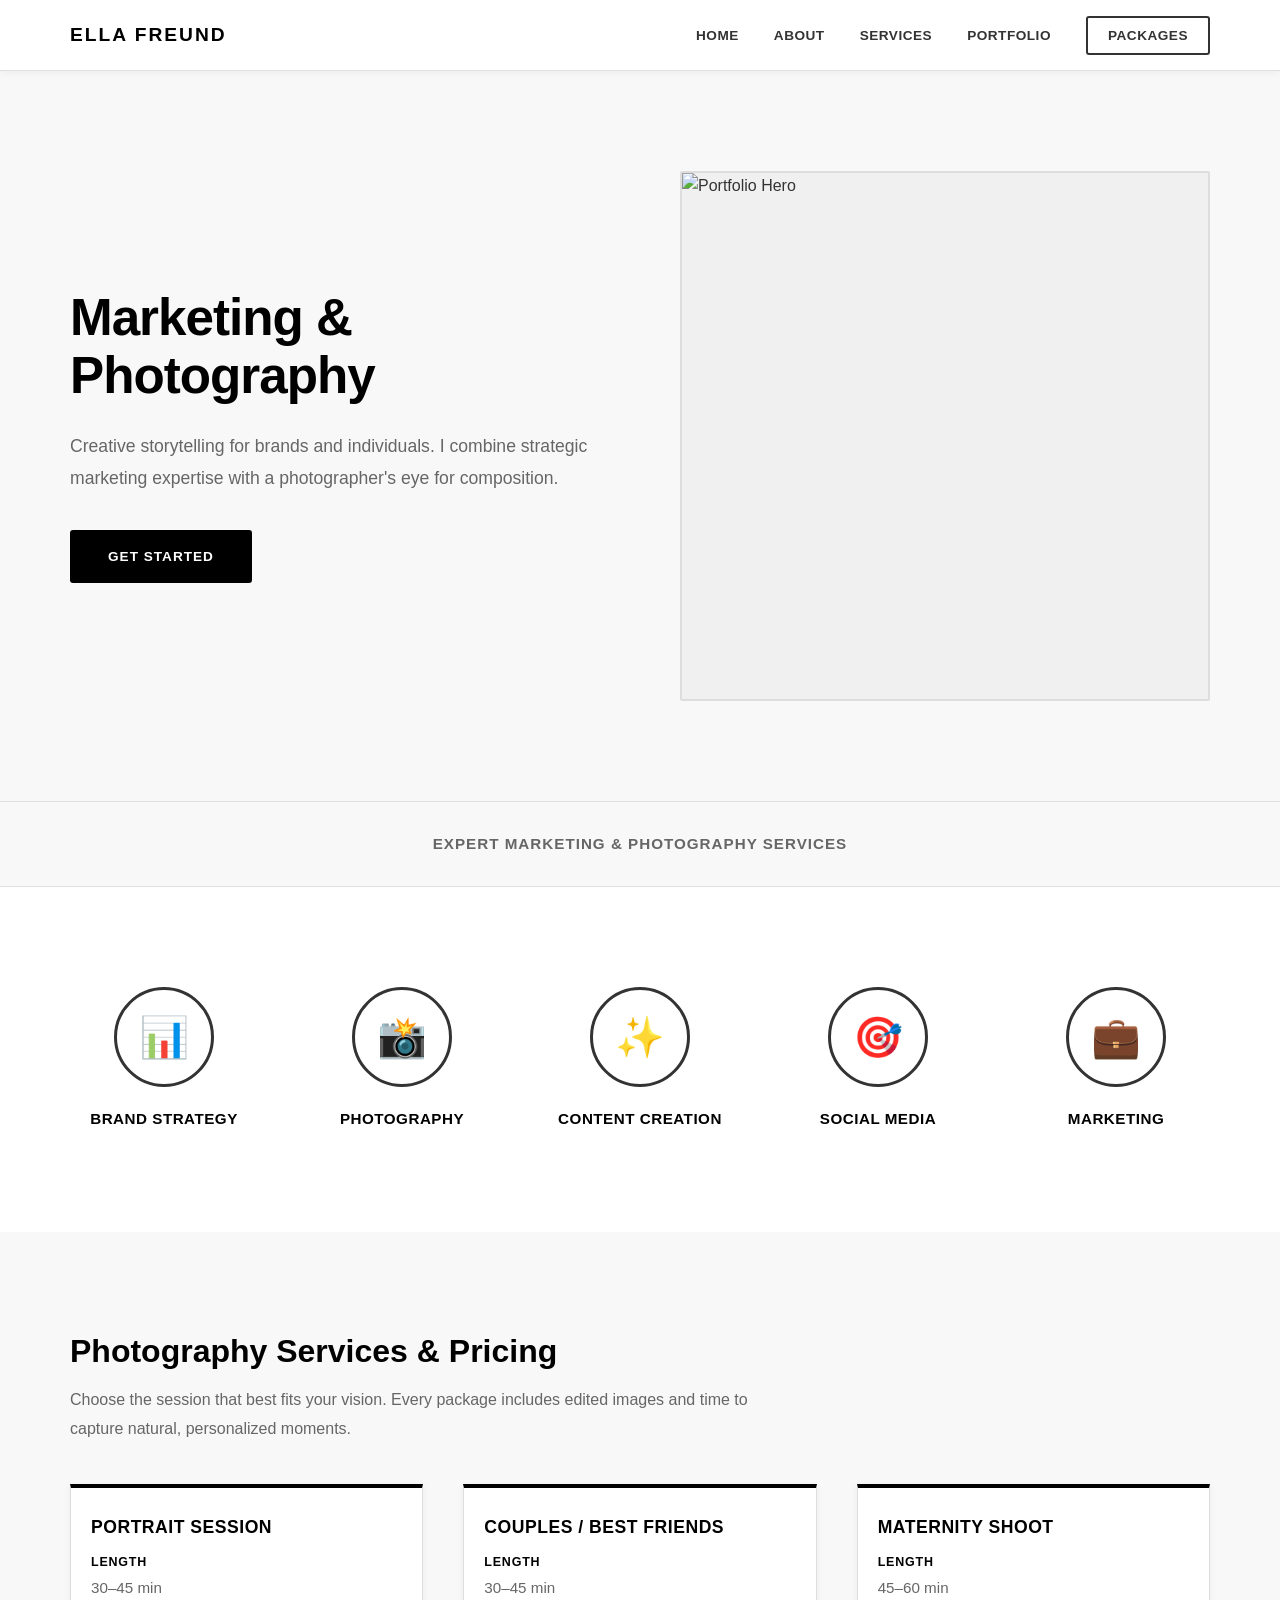
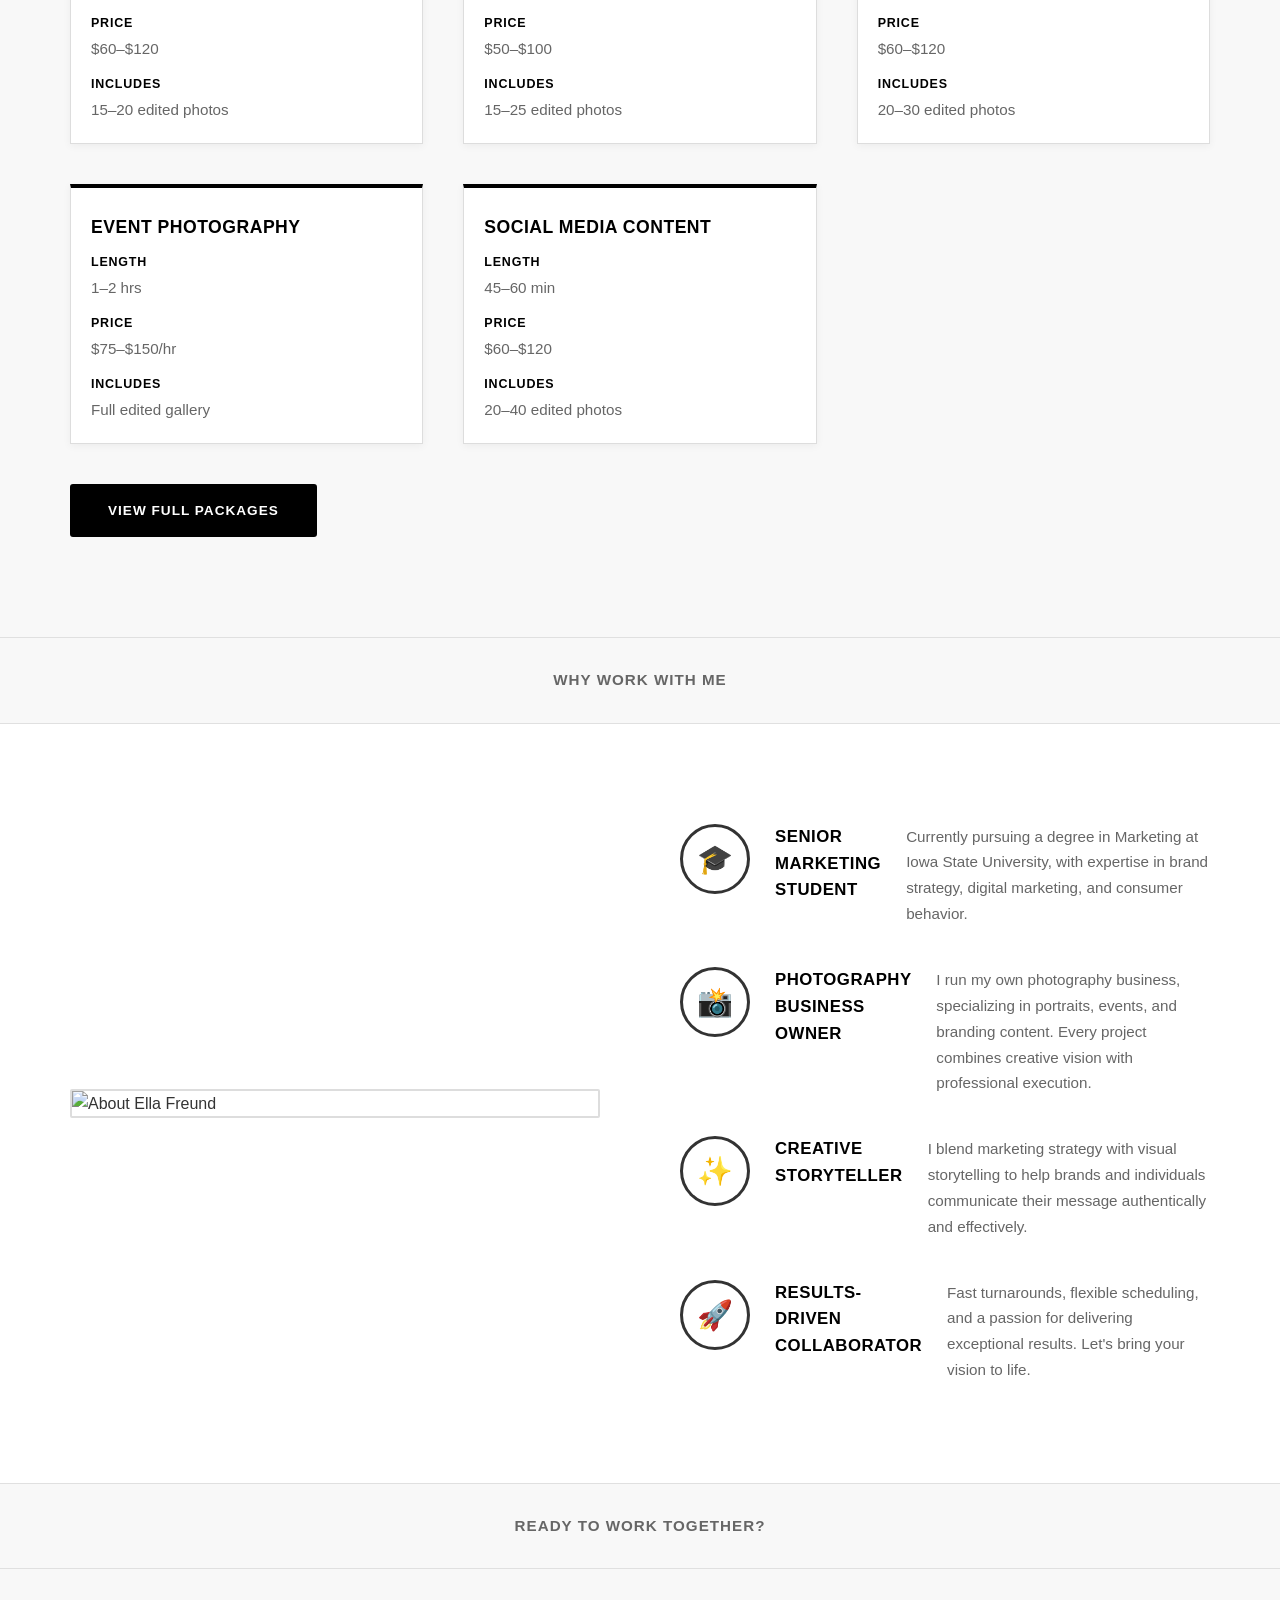
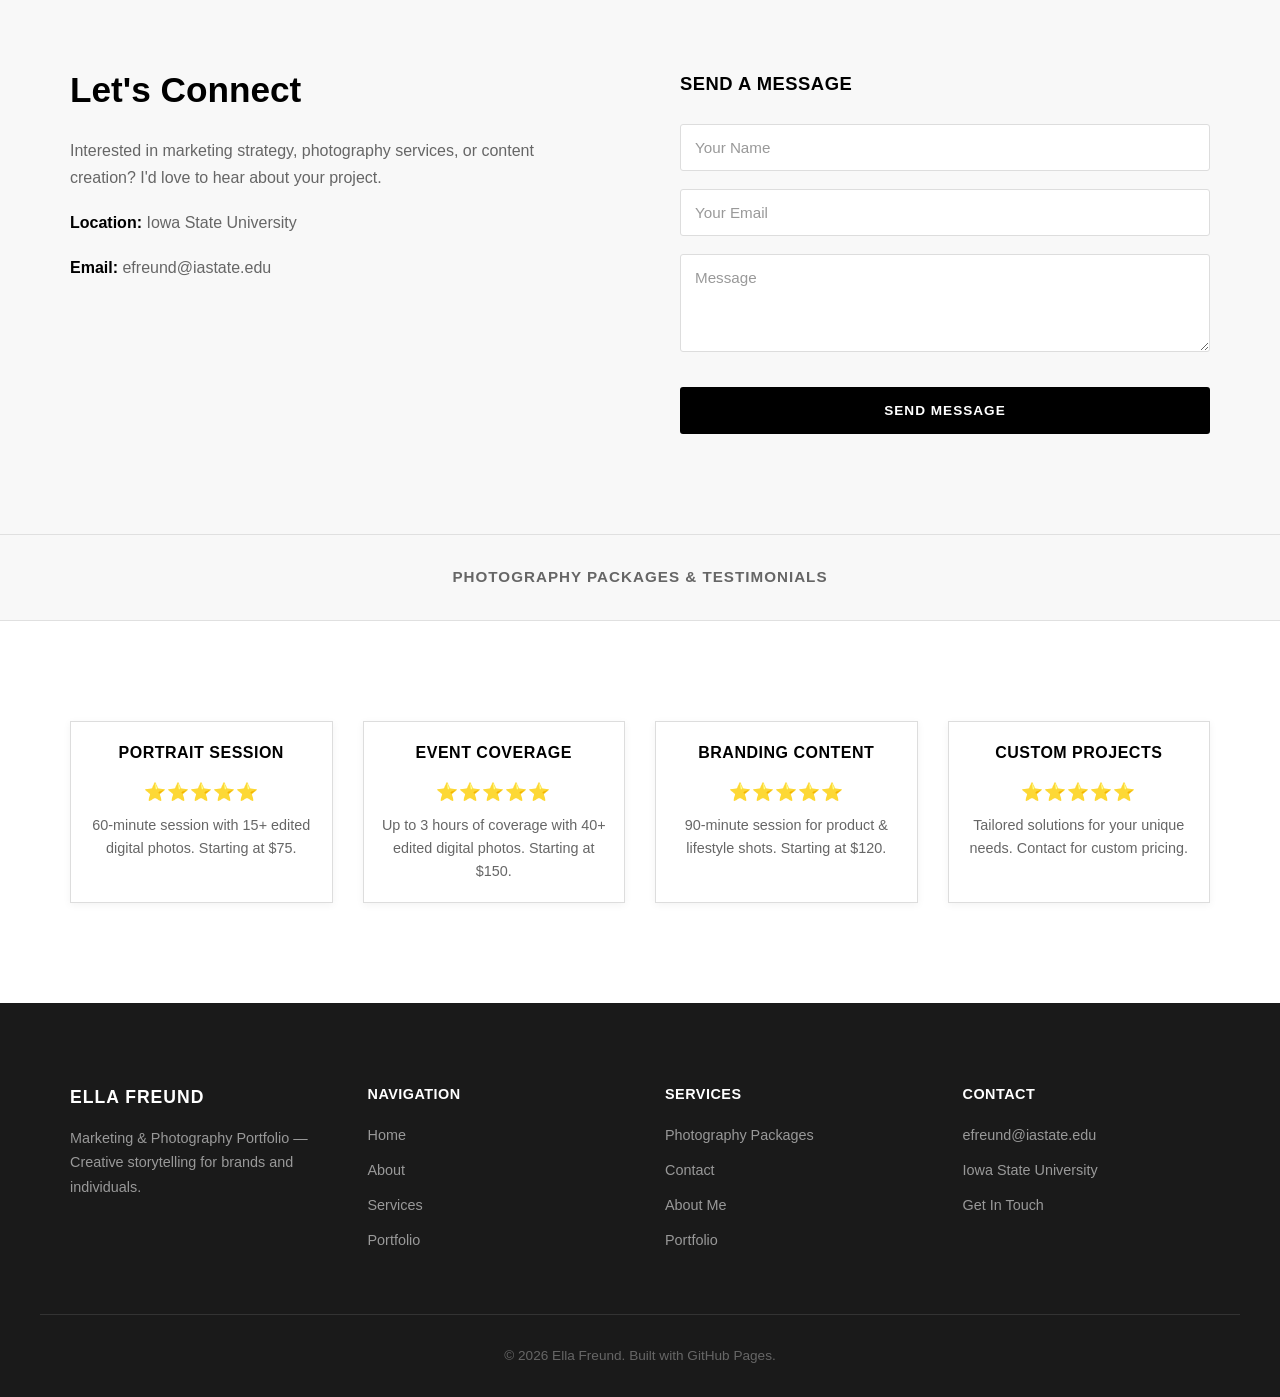
==== index.html @ 801bfafd "Label services landmark for accessibility Co-authored-by: efreund05 <324593913+efreund05@users.norep" ====
<!DOCTYPE html>
<html lang="en">
<head>
    <meta charset="UTF-8">
    <meta name="viewport" content="width=device-width, initial-scale=1.0">
    <title>Ella Freund | Marketing & Photography Portfolio</title>
    <link rel="stylesheet" href="style.css">
</head>
<body>

<!-- HEADER/NAVIGATION -->
<header class="site-header">
    <div class="container header-row">
        <div class="logo">
            <a href="index.html" class="logo-link">ELLA FREUND</a>
        </div>
        <nav class="primary-nav">
            <ul>
                <li><a href="#home">HOME</a></li>
                <li><a href="#about">ABOUT</a></li>
                <li><a href="#services">SERVICES</a></li>
                <li><a href="https://lightroom.adobe.com/libraries/91482c45e06e4f12a1795c69fbbcffb6/assets?panel=organize">PORTFOLIO</a></li>
                <li><a href="products.html" class="btn-login">PACKAGES</a></li>
            </ul>
        </nav>
    </div>
</header>

<!-- HERO SECTION -->
<section class="hero" id="home">
    <div class="container hero-content">
        <div class="hero-text">
            <h1>Marketing & Photography</h1>
            <p>Creative storytelling for brands and individuals. I combine strategic marketing expertise with a photographer's eye for composition.</p>
            <a href="#contact" class="btn btn-primary">Get Started</a>
        </div>
        <div class="hero-image">
            <div class="image-placeholder">
                <img src="https://files.use.ai/files/chat%2Ffiles%2F83757667c6803e4fdb7fc2b4d45bcbf1f4bc27288c2ec41383d548c76b809ae4%2Fella-photo-1.jpg?v=1789062901077" alt="Portfolio Hero">
            </div>
        </div>
    </div>
</section>

<!-- DIVIDER -->
<div class="divider-section">
    <p>Expert Marketing & Photography Services</p>
</div>

<!-- FEATURES: 5 CIRCLES -->
<section class="features-circles">
    <div class="container">
        <div class="circles-grid">
            <div class="circle-item">
                <div class="circle-icon">📊</div>
                <p>Brand Strategy</p>
            </div>
            <div class="circle-item">
                <div class="circle-icon">📸</div>
                <p>Photography</p>
            </div>
            <div class="circle-item">
                <div class="circle-icon">✨</div>
                <p>Content Creation</p>
            </div>
            <div class="circle-item">
                <div class="circle-icon">🎯</div>
                <p>Social Media</p>
            </div>
            <div class="circle-item">
                <div class="circle-icon">💼</div>
                <p>Marketing</p>
            </div>
        </div>
    </div>
</section>

<!-- 3-COLUMN CARD GRID: SERVICES -->
<section class="cards-section" id="services" aria-labelledby="services-heading">
    <div class="container">
        <div class="section-heading">
            <h2 id="services-heading">Photography Services &amp; Pricing</h2>
            <p>Choose the session that best fits your vision. Every package includes edited images and time to capture natural, personalized moments.</p>
        </div>
        <div class="cards-grid">
            <div class="card">
                <h3>Portrait Session</h3>
                <dl class="service-meta">
                    <dt>Length</dt>
                    <dd>30&ndash;45 min</dd>
                    <dt>Price</dt>
                    <dd>$60&ndash;$120</dd>
                    <dt>Includes</dt>
                    <dd>15&ndash;20 edited photos</dd>
                </dl>
            </div>
            <div class="card">
                <h3>Couples / Best Friends</h3>
                <dl class="service-meta">
                    <dt>Length</dt>
                    <dd>30&ndash;45 min</dd>
                    <dt>Price</dt>
                    <dd>$50&ndash;$100</dd>
                    <dt>Includes</dt>
                    <dd>15&ndash;25 edited photos</dd>
                </dl>
            </div>
            <div class="card">
                <h3>Maternity Shoot</h3>
                <dl class="service-meta">
                    <dt>Length</dt>
                    <dd>45&ndash;60 min</dd>
                    <dt>Price</dt>
                    <dd>$60&ndash;$120</dd>
                    <dt>Includes</dt>
                    <dd>20&ndash;30 edited photos</dd>
                </dl>
            </div>
            <div class="card">
                <h3>Event Photography</h3>
                <dl class="service-meta">
                    <dt>Length</dt>
                    <dd>1&ndash;2 hrs</dd>
                    <dt>Price</dt>
                    <dd>$75&ndash;$150/hr</dd>
                    <dt>Includes</dt>
                    <dd>Full edited gallery</dd>
                </dl>
            </div>
            <div class="card">
                <h3>Social Media Content</h3>
                <dl class="service-meta">
                    <dt>Length</dt>
                    <dd>45&ndash;60 min</dd>
                    <dt>Price</dt>
                    <dd>$60&ndash;$120</dd>
                    <dt>Includes</dt>
                    <dd>20&ndash;40 edited photos</dd>
                </dl>
            </div>
        </div>
        <div class="services-actions">
            <a href="products.html" class="btn btn-primary">View Full Packages</a>
        </div>
    </div>
</section>

<!-- DIVIDER -->
<div class="divider-section">
    <p>Why Work With Me</p>
</div>

<!-- LEFT IMAGE + RIGHT TEXT SECTION -->
<section class="about-section" id="about">
    <div class="container about-layout">
        <div class="about-image">
            <img src="https://files.use.ai/files/chat%2Ffiles%2F4f356b775793bf0d3caf25f7dbbcae038656ec31023c7d5d15b598a64de3bf27%2Fella-photo-2.jpg?v=1789063060296" alt="About Ella Freund">
        </div>
        <div class="about-text">
            <div class="about-item">
                <div class="about-icon">🎓</div>
                <h4>Senior Marketing Student</h4>
                <p>Currently pursuing a degree in Marketing at Iowa State University, with expertise in brand strategy, digital marketing, and consumer behavior.</p>
            </div>
            <div class="about-item">
                <div class="about-icon">📸</div>
                <h4>Photography Business Owner</h4>
                <p>I run my own photography business, specializing in portraits, events, and branding content. Every project combines creative vision with professional execution.</p>
            </div>
            <div class="about-item">
                <div class="about-icon">✨</div>
                <h4>Creative Storyteller</h4>
                <p>I blend marketing strategy with visual storytelling to help brands and individuals communicate their message authentically and effectively.</p>
            </div>
            <div class="about-item">
                <div class="about-icon">🚀</div>
                <h4>Results-Driven Collaborator</h4>
                <p>Fast turnarounds, flexible scheduling, and a passion for delivering exceptional results. Let's bring your vision to life.</p>
            </div>
        </div>
    </div>
</section>

<!-- DIVIDER -->
<div class="divider-section">
    <p>Ready to Work Together?</p>
</div>

<!-- CONTACT/CTA SECTION -->
<section class="contact-section" id="contact">
    <div class="container contact-layout">
        <div class="contact-text">
            <h2>Let's Connect</h2>
            <p>Interested in marketing strategy, photography services, or content creation? I'd love to hear about your project.</p>
            <p><strong>Location:</strong> Iowa State University</p>
            <p><strong>Email:</strong> efreund@iastate.edu</p>
        </div>
        <div class="contact-form">
            <h3>Send a Message</h3>
            <form id="contact-form">
                <input type="text" placeholder="Your Name" required>
                <input type="email" placeholder="Your Email" required>
                <textarea placeholder="Message" rows="4" required></textarea>
                <button type="submit" class="btn btn-dark">Send Message</button>
            </form>
        </div>
    </div>
</section>

<!-- DIVIDER -->
<div class="divider-section">
    <p>Photography Packages & Testimonials</p>
</div>

<!-- 4-COLUMN PORTFOLIO GRID -->
<section class="portfolio-section" id="portfolio">
    <div class="container">
        <div class="portfolio-grid">
            <div class="portfolio-card">
                <div class="portfolio-image">
                    <img src="https://files.use.ai/files/chat%2Ffiles%2F83757667c6803e4fdb7fc2b4d45bcbf1f4bc27288c2ec41383d548c76b809ae4%2Fella-photo-1.jpg?v=1789062901077" alt="Portrait Session">
                </div>
                <h4>Portrait Session</h4>
                <div class="rating">⭐⭐⭐⭐⭐</div>
                <p>60-minute session with 15+ edited digital photos. Starting at $75.</p>
            </div>
            <div class="portfolio-card">
                <div class="portfolio-image">
                    <img src="https://files.use.ai/files/chat%2Ffiles%2F4f356b775793bf0d3caf25f7dbbcae038656ec31023c7d5d15b598a64de3bf27%2Fella-photo-2.jpg?v=1789063060296" alt="Event Coverage">
                </div>
                <h4>Event Coverage</h4>
                <div class="rating">⭐⭐⭐⭐⭐</div>
                <p>Up to 3 hours of coverage with 40+ edited digital photos. Starting at $150.</p>
            </div>
            <div class="portfolio-card">
                <div class="portfolio-image">
                    <img src="https://files.use.ai/files/chat%2Ffiles%2F83757667c6803e4fdb7fc2b4d45bcbf1f4bc27288c2ec41383d548c76b809ae4%2Fella-photo-1.jpg?v=1789062901077" alt="Branding Content">
                </div>
                <h4>Branding Content</h4>
                <div class="rating">⭐⭐⭐⭐⭐</div>
                <p>90-minute session for product & lifestyle shots. Starting at $120.</p>
            </div>
            <div class="portfolio-card">
                <div class="portfolio-image">
                    <img src="https://files.use.ai/files/chat%2Ffiles%2F4f356b775793bf0d3caf25f7dbbcae038656ec31023c7d5d15b598a64de3bf27%2Fella-photo-2.jpg?v=1789063060296" alt="Custom Projects">
                </div>
                <h4>Custom Projects</h4>
                <div class="rating">⭐⭐⭐⭐⭐</div>
                <p>Tailored solutions for your unique needs. Contact for custom pricing.</p>
            </div>
        </div>
    </div>
</section>

<!-- FOOTER -->
<footer class="site-footer">
    <div class="container footer-layout">
        <div class="footer-brand">
            <h3>ELLA FREUND</h3>
            <p>Marketing & Photography Portfolio — Creative storytelling for brands and individuals.</p>
        </div>
        <div class="footer-links">
            <h4>Navigation</h4>
            <ul>
                <li><a href="#home">Home</a></li>
                <li><a href="#about">About</a></li>
                <li><a href="#services">Services</a></li>
                <li><a href="https://lightroom.adobe.com/libraries/91482c45e06e4f12a1795c69fbbcffb6/assets?panel=organize">Portfolio</a></li>
            </ul>
        </div>
        <div class="footer-links">
            <h4>Services</h4>
            <ul>
                <li><a href="products.html">Photography Packages</a></li>
                <li><a href="#contact">Contact</a></li>
                <li><a href="#about">About Me</a></li>
                <li><a href="https://lightroom.adobe.com/libraries/91482c45e06e4f12a1795c69fbbcffb6/assets?panel=organize">Portfolio</a></li>
            </ul>
        </div>
        <div class="footer-links">
            <h4>Contact</h4>
            <ul>
                <li><a href="mailto:efreund@iastate.edu">efreund@iastate.edu</a></li>
                <li>Iowa State University</li>
                <li><a href="#contact">Get In Touch</a></li>
            </ul>
        </div>
    </div>
    <div class="footer-bottom">
        <p>&copy; 2026 Ella Freund. Built with GitHub Pages.</p>
    </div>
</footer>

</body>
</html>
---- style.css ----
* {
  margin: 0;
  padding: 0;
  box-sizing: border-box;
}

html {
  scroll-behavior: smooth;
}

body {
  font-family: -apple-system, BlinkMacSystemFont, 'Segoe UI', Roboto, 'Helvetica Neue', Arial, sans-serif;
  color: #333;
  line-height: 1.6;
  background: #fff;
}

.container {
  max-width: 1200px;
  margin: 0 auto;
  padding: 0 30px;
}

/* ===== HEADER ===== */
.site-header {
  background: #fff;
  border-bottom: 1px solid #e0e0e0;
  position: sticky;
  top: 0;
  z-index: 1000;
  box-shadow: 0 2px 8px rgba(0,0,0,0.05);
}

.header-row {
  max-width: 1200px;
  margin: 0 auto;
  padding: 0 30px;
  display: flex;
  justify-content: space-between;
  align-items: center;
  height: 70px;
}

.logo {
  font-size: 1.2rem;
  font-weight: 900;
  letter-spacing: 2px;
}

.logo-link {
  color: #000;
  text-decoration: none;
  transition: color 0.3s ease;
}

.logo-link:hover {
  color: #ff9500;
}

.primary-nav ul {
  display: flex;
  list-style: none;
  gap: 35px;
  align-items: center;
  margin: 0;
}

.primary-nav a {
  color: #333;
  text-decoration: none;
  font-weight: 600;
  font-size: 0.85rem;
  letter-spacing: 0.5px;
  text-transform: uppercase;
  transition: color 0.3s ease;
  position: relative;
}

.primary-nav a:not(.btn-login)::after {
  content: '';
  position: absolute;
  bottom: -5px;
  left: 0;
  width: 0;
  height: 2px;
  background: #ff9500;
  transition: width 0.3s ease;
}

.primary-nav a:not(.btn-login):hover::after {
  width: 100%;
}

.primary-nav a:hover {
  color: #ff9500;
}

.btn-login {
  border: 2px solid #333;
  padding: 10px 20px;
  border-radius: 3px;
  transition: all 0.3s ease;
}

.btn-login:hover {
  background: #333;
  color: #fff !important;
}

/* ===== HERO SECTION ===== */
.hero {
  padding: 100px 0;
  background: #f8f8f8;
}

.hero-content {
  display: grid;
  grid-template-columns: 1fr 1fr;
  gap: 80px;
  align-items: center;
}

.hero-text h1 {
  font-size: 3.2rem;
  font-weight: 900;
  line-height: 1.15;
  margin-bottom: 25px;
  color: #000;
  letter-spacing: -1px;
}

.hero-text p {
  font-size: 1.1rem;
  color: #666;
  margin-bottom: 35px;
  line-height: 1.8;
}

.image-placeholder {
  background: #f0f0f0;
  border: 2px solid #ddd;
  width: 100%;
  aspect-ratio: 1;
  overflow: hidden;
  border-radius: 2px;
}

.image-placeholder img {
  width: 100%;
  height: 100%;
  object-fit: cover;
}

/* ===== BUTTONS ===== */
.btn {
  display: inline-block;
  padding: 14px 36px;
  text-decoration: none;
  font-weight: 700;
  font-size: 0.85rem;
  text-transform: uppercase;
  letter-spacing: 1px;
  border-radius: 3px;
  transition: all 0.3s ease;
  border: 2px solid;
  cursor: pointer;
  text-align: center;
}

.btn-primary {
  background: #000;
  color: #fff;
  border-color: #000;
}

.btn-primary:hover {
  background: #ff9500;
  border-color: #ff9500;
}

.btn-dark {
  background: #000;
  color: #fff;
  border-color: #000;
  width: 100%;
}

.btn-dark:hover {
  background: #ff9500;
  border-color: #ff9500;
}

/* ===== DIVIDER SECTION ===== */
.divider-section {
  background: #f8f8f8;
  border-top: 1px solid #e0e0e0;
  border-bottom: 1px solid #e0e0e0;
  text-align: center;
  padding: 30px 0;
  font-size: 0.95rem;
  color: #666;
  font-weight: 600;
  letter-spacing: 1px;
  text-transform: uppercase;
}

/* ===== FEATURES: 5 CIRCLES ===== */
.features-circles {
  padding: 100px 0;
  background: #fff;
}

.circles-grid {
  display: grid;
  grid-template-columns: repeat(5, 1fr);
  gap: 50px;
  text-align: center;
}

.circle-item {
  display: flex;
  flex-direction: column;
  align-items: center;
  gap: 20px;
}

.circle-icon {
  width: 100px;
  height: 100px;
  border-radius: 50%;
  border: 3px solid #333;
  display: flex;
  align-items: center;
  justify-content: center;
  font-size: 2.5rem;
  transition: all 0.3s ease;
}

.circle-item:hover .circle-icon {
  border-color: #ff9500;
  background: #fff3e0;
}

.circle-item p {
  font-weight: 700;
  font-size: 0.95rem;
  color: #000;
  text-transform: uppercase;
  letter-spacing: 0.5px;
}

/* ===== 3-COLUMN CARD GRID ===== */
.cards-section {
  padding: 100px 0;
  background: #f8f8f8;
}

.section-heading {
  max-width: 720px;
  margin-bottom: 40px;
}

.section-heading h2 {
  font-size: 2rem;
  font-weight: 900;
  line-height: 1.2;
  margin-bottom: 16px;
  color: #000;
}

.section-heading p {
  font-size: 1rem;
  color: #666;
  line-height: 1.8;
}

.cards-grid {
  display: grid;
  grid-template-columns: repeat(3, 1fr);
  gap: 40px;
}

.card {
  background: #fff;
  border: 1px solid #ddd;
  border-top: 4px solid #000;
  overflow: hidden;
  transition: all 0.3s ease;
  box-shadow: 0 2px 8px rgba(0,0,0,0.05);
}

.card:hover {
  box-shadow: 0 8px 20px rgba(0,0,0,0.12);
  transform: translateY(-5px);
}

.card h3 {
  font-size: 1.1rem;
  font-weight: 800;
  padding: 25px 20px 12px;
  color: #000;
  text-transform: uppercase;
  letter-spacing: 0.5px;
}

.card p {
  padding: 0 20px 20px;
  font-size: 0.95rem;
  color: #666;
  line-height: 1.6;
}

.service-meta {
  padding: 0 20px 20px;
}

.service-meta dt {
  font-size: 0.78rem;
  font-weight: 800;
  letter-spacing: 0.8px;
  text-transform: uppercase;
  color: #000;
  margin-bottom: 3px;
}

.service-meta dt:not(:first-of-type) {
  margin-top: 14px;
}

.service-meta dd {
  color: #666;
  font-size: 0.95rem;
  line-height: 1.6;
  margin-left: 0;
}

.services-actions {
  margin-top: 40px;
}

.services-actions .btn {
  background: #000;
  color: #fff;
  border-color: #000;
}

.services-actions .btn:hover {
  background: #ff9500;
  border-color: #ff9500;
}

/* ===== ABOUT SECTION ===== */
.about-section {
  padding: 100px 0;
  background: #fff;
}

.about-layout {
  display: grid;
  grid-template-columns: 1fr 1fr;
  gap: 80px;
  align-items: center;
}

.about-image {
  overflow: hidden;
  border: 2px solid #ddd;
  border-radius: 2px;
}

.about-image img {
  width: 100%;
  height: auto;
  display: block;
}

.about-text {
  display: flex;
  flex-direction: column;
  gap: 40px;
}

.about-item {
  display: flex;
  gap: 25px;
}

.about-icon {
  width: 70px;
  height: 70px;
  border-radius: 50%;
  border: 3px solid #333;
  display: flex;
  align-items: center;
  justify-content: center;
  font-size: 1.8rem;
  flex-shrink: 0;
  transition: all 0.3s ease;
}

.about-item:hover .about-icon {
  border-color: #ff9500;
  background: #fff3e0;
}

.about-item h4 {
  font-size: 1.05rem;
  font-weight: 800;
  margin-bottom: 8px;
  color: #000;
  text-transform: uppercase;
  letter-spacing: 0.5px;
}

.about-item p {
  color: #666;
  font-size: 0.95rem;
  line-height: 1.7;
}

/* ===== CONTACT SECTION ===== */
.contact-section {
  padding: 100px 0;
  background: #f8f8f8;
}

.contact-layout {
  display: grid;
  grid-template-columns: 1fr 1fr;
  gap: 80px;
  align-items: start;
}

.contact-text h2 {
  font-size: 2.2rem;
  font-weight: 900;
  margin-bottom: 25px;
  color: #000;
  line-height: 1.2;
}

.contact-text p {
  color: #666;
  margin-bottom: 18px;
  line-height: 1.7;
  font-size: 1rem;
}

.contact-text p strong {
  color: #000;
  font-weight: 700;
}

.contact-form h3 {
  font-size: 1.15rem;
  font-weight: 800;
  margin-bottom: 25px;
  color: #000;
  text-transform: uppercase;
  letter-spacing: 0.5px;
}

.contact-form input,
.contact-form textarea {
  width: 100%;
  padding: 14px;
  margin-bottom: 18px;
  border: 1px solid #ddd;
  border-radius: 3px;
  font-family: inherit;
  font-size: 0.95rem;
  color: #333;
  transition: all 0.3s ease;
}

.contact-form input::placeholder,
.contact-form textarea::placeholder {
  color: #999;
}

.contact-form input:focus,
.contact-form textarea:focus {
  outline: none;
  border-color: #ff9500;
  box-shadow: 0 0 0 3px rgba(255, 149, 0, 0.1);
}

.contact-form button {
  width: 100%;
  margin-top: 10px;
}

/* ===== PORTFOLIO SECTION: 4-COLUMN GRID ===== */
.portfolio-section {
  padding: 100px 0;
  background: #fff;
}

.portfolio-grid {
  display: grid;
  grid-template-columns: repeat(4, 1fr);
  gap: 30px;
}

.portfolio-card {
  text-align: center;
  border: 1px solid #ddd;
  overflow: hidden;
  transition: all 0.3s ease;
  box-shadow: 0 2px 8px rgba(0,0,0,0.05);
}

.portfolio-card:hover {
  box-shadow: 0 8px 20px rgba(0,0,0,0.12);
}

.portfolio-image {
  display: none;
  width: 100%;
  height: 200px;
  overflow: hidden;
  background: #f0f0f0;
}

.portfolio-image img {
  width: 100%;
  height: 100%;
  object-fit: cover;
  transition: transform 0.3s ease;
}

.portfolio-card:hover .portfolio-image img {
  transform: scale(1.05);
}

.portfolio-card h4 {
  font-size: 1rem;
  font-weight: 800;
  padding: 18px 15px 5px;
  color: #000;
  text-transform: uppercase;
  letter-spacing: 0.5px;
}

.rating {
  padding: 8px 15px;
  font-size: 1.1rem;
  color: #ff9500;
  letter-spacing: 1px;
}

.portfolio-card p {
  padding: 0 15px 18px;
  color: #666;
  font-size: 0.9rem;
  line-height: 1.6;
}

/* ===== PRODUCTS PAGE ===== */
.secondary-nav-row {
  padding: 14px 30px 18px;
  border-top: 1px solid #f0f0f0;
}

.secondary-nav {
  display: flex;
  justify-content: center;
  align-items: center;
  gap: 12px;
  flex-wrap: wrap;
}

.secondary-nav a,
.divider {
  color: #666;
  text-decoration: none;
  font-size: 0.9rem;
}

.secondary-nav a:hover {
  color: #ff9500;
}

.secondary-nav a:focus-visible {
  color: #ff9500;
  outline: 2px solid #ff9500;
  outline-offset: 3px;
}

.products-hero {
  position: relative;
  min-height: 280px;
  display: flex;
  align-items: center;
  justify-content: center;
  background: linear-gradient(135deg, #111, #3b3b3b);
  text-align: center;
  padding: 60px 20px;
}

.products-hero .hero-text {
  position: relative;
  z-index: 1;
  max-width: 720px;
}

.products-hero .hero-text h1,
.products-hero .hero-text p {
  color: #fff;
  margin-bottom: 0;
}

.products-hero .hero-text p {
  margin-top: 16px;
}

.hero-overlay {
  position: absolute;
  inset: 0;
  background: rgba(0, 0, 0, 0.2);
}

.layout {
  display: grid;
  grid-template-columns: minmax(0, 2fr) minmax(280px, 1fr);
  gap: 40px;
  padding-top: 60px;
  padding-bottom: 60px;
}

.main-content {
  display: flex;
  flex-direction: column;
  gap: 30px;
}

.block,
.widget {
  background: #fff;
  border: 1px solid #ddd;
  box-shadow: 0 2px 8px rgba(0,0,0,0.05);
  padding: 30px;
}

.block h2,
.widget-title {
  font-size: 1.3rem;
  font-weight: 800;
  color: #000;
  margin-bottom: 16px;
  text-transform: uppercase;
  letter-spacing: 0.5px;
}

.block p,
.widget-text,
.widget-link,
.widget-list li {
  color: #666;
  font-size: 0.95rem;
  line-height: 1.7;
}

.sidebar {
  display: flex;
  flex-direction: column;
  gap: 30px;
}

.widget-list {
  list-style: none;
}

.widget-list li + li {
  margin-top: 12px;
}

.widget-links a,
.widget-link {
  color: #333;
  text-decoration: none;
}

.widget-links a:hover,
.widget-link:hover {
  color: #ff9500;
}

.package-table-wrap {
  margin-top: 25px;
  overflow-x: auto;
}

.package-table {
  width: 100%;
  border-collapse: collapse;
  min-width: 640px;
}

.package-table th,
.package-table td {
  padding: 16px 18px;
  border-bottom: 1px solid #e6e6e6;
  text-align: left;
  vertical-align: top;
}

.package-table th {
  font-size: 0.85rem;
  text-transform: uppercase;
  letter-spacing: 0.8px;
  color: #000;
  background: #f8f8f8;
}

.package-table th[scope="row"] {
  font-weight: 700;
  font-size: 1rem;
  text-transform: none;
  letter-spacing: normal;
  color: #000;
  background: transparent;
}

.sr-only {
  position: absolute;
  width: 1px;
  height: 1px;
  padding: 0;
  margin: -1px;
  overflow: hidden;
  clip: rect(0, 0, 0, 0);
  white-space: nowrap;
  border: 0;
}

/* ===== FOOTER ===== */
.site-footer {
  background: #1a1a1a;
  color: #999;
  padding: 80px 0 30px;
}

.footer-layout {
  display: grid;
  grid-template-columns: repeat(4, 1fr);
  gap: 50px;
  margin-bottom: 50px;
  max-width: 1200px;
  margin-left: auto;
  margin-right: auto;
  padding: 0 30px;
}

.footer-brand h3 {
  color: #fff;
  font-size: 1.1rem;
  font-weight: 900;
  margin-bottom: 15px;
  letter-spacing: 1px;
  text-transform: uppercase;
}

.footer-brand p {
  font-size: 0.9rem;
  line-height: 1.7;
  color: #999;
}

.footer-links h4 {
  color: #fff;
  font-size: 0.9rem;
  margin-bottom: 18px;
  text-transform: uppercase;
  letter-spacing: 0.5px;
  font-weight: 800;
}

.footer-links ul {
  list-style: none;
}

.footer-links li {
  margin-bottom: 12px;
  font-size: 0.9rem;
}

.footer-links a {
  color: #999;
  text-decoration: none;
  transition: color 0.3s ease;
}

.footer-links a:hover {
  color: #ff9500;
}

.footer-bottom {
  border-top: 1px solid #333;
  padding-top: 30px;
  text-align: center;
  font-size: 0.85rem;
  color: #666;
  max-width: 1200px;
  margin: 0 auto;
  padding-left: 30px;
  padding-right: 30px;
}

/* ===== RESPONSIVE DESIGN ===== */
@media (max-width: 1024px) {
  .hero-content {
    grid-template-columns: 1fr;
    gap: 50px;
  }

  .hero-text h1 {
    font-size: 2.5rem;
  }

  .about-layout {
    grid-template-columns: 1fr;
    gap: 50px;
  }

  .contact-layout {
    grid-template-columns: 1fr;
    gap: 50px;
  }

  .circles-grid {
    grid-template-columns: repeat(3, 1fr);
    gap: 40px;
  }

  .cards-grid {
    grid-template-columns: repeat(2, 1fr);
  }

  .portfolio-grid {
    grid-template-columns: repeat(2, 1fr);
  }

  .footer-layout {
    grid-template-columns: repeat(2, 1fr);
    gap: 40px;
  }

  .layout {
    grid-template-columns: 1fr;
  }
}

@media (max-width: 768px) {
  .header-row {
    height: auto;
    flex-direction: column;
    gap: 15px;
    padding: 15px 30px;
  }

  .primary-nav ul {
    gap: 20px;
    flex-wrap: wrap;
    justify-content: center;
  }

  .primary-nav a {
    font-size: 0.8rem;
  }

  .hero {
    padding: 60px 0;
  }

  .hero-text h1 {
    font-size: 2rem;
  }

  .hero-text p {
    font-size: 1rem;
  }

  .circles-grid {
    grid-template-columns: repeat(2, 1fr);
    gap: 30px;
  }

  .circle-icon {
    width: 80px;
    height: 80px;
    font-size: 2rem;
  }

  .cards-grid {
    grid-template-columns: 1fr;
  }

  .portfolio-grid {
    grid-template-columns: repeat(2, 1fr);
    gap: 20px;
  }

  .footer-layout {
    grid-template-columns: 1fr;
    gap: 30px;
  }

  .about-layout {
    gap: 40px;
  }

  .about-item {
    gap: 15px;
  }

  .about-icon {
    width: 60px;
    height: 60px;
    font-size: 1.5rem;
  }

  .hero-content {
    gap: 30px;
  }

  .contact-layout {
    gap: 40px;
  }

  .secondary-nav-row {
    padding: 12px 20px 16px;
  }

  .block,
  .widget {
    padding: 24px;
  }
}

@media (max-width: 480px) {
  .container {
    padding: 0 20px;
  }

  .header-row {
    padding: 15px 20px;
  }

  .primary-nav ul {
    gap: 12px;
  }

  .primary-nav a {
    font-size: 0.75rem;
  }

  .hero {
    padding: 40px 0;
  }

  .hero-text h1 {
    font-size: 1.6rem;
  }

  .hero-text p {
    font-size: 0.95rem;
  }

  .circles-grid {
    grid-template-columns: 1fr;
    gap: 25px;
  }

  .circle-icon {
    width: 70px;
    height: 70px;
    font-size: 1.8rem;
  }

  .cards-section,
  .features-circles,
  .about-section,
  .contact-section,
  .portfolio-section {
    padding: 50px 0;
  }

  .portfolio-grid {
    grid-template-columns: 1fr;
  }

  .portfolio-image {
    height: 180px;
  }

  .portfolio-card h4 {
    font-size: 0.9rem;
  }

  .footer-layout {
    grid-template-columns: 1fr;
    gap: 25px;
  }

  .footer-bottom {
    padding-left: 20px;
    padding-right: 20px;
  }

  .contact-text h2 {
    font-size: 1.8rem;
  }

  .about-item {
    flex-direction: column;
    text-align: center;
  }

  .about-icon {
    margin: 0 auto;
  }

  .cards-grid,
  .about-layout,
  .contact-layout {
    gap: 30px;
  }

  .divider-section {
    padding: 20px 0;
    font-size: 0.85rem;
  }

  .layout {
    padding-top: 40px;
    padding-bottom: 40px;
  }

  .package-table {
    min-width: 0;
  }

  .package-table thead {
    position: absolute;
    width: 1px;
    height: 1px;
    padding: 0;
    margin: -1px;
    overflow: hidden;
    clip: rect(0, 0, 0, 0);
    white-space: nowrap;
    border: 0;
  }

  .package-table,
  .package-table tbody,
  .package-table tr,
  .package-table th[scope="row"],
  .package-table td {
    display: block;
    width: 100%;
  }

  .package-table tr {
    border-bottom: 1px solid #e6e6e6;
    padding: 10px 0;
  }

  .package-table th[scope="row"],
  .package-table td {
    border: 0;
    padding: 8px 0;
  }

  .package-table td::before {
    content: attr(data-label) ": ";
    font-weight: 700;
    display: inline-block;
    min-width: 110px;
    color: #000;
  }
}
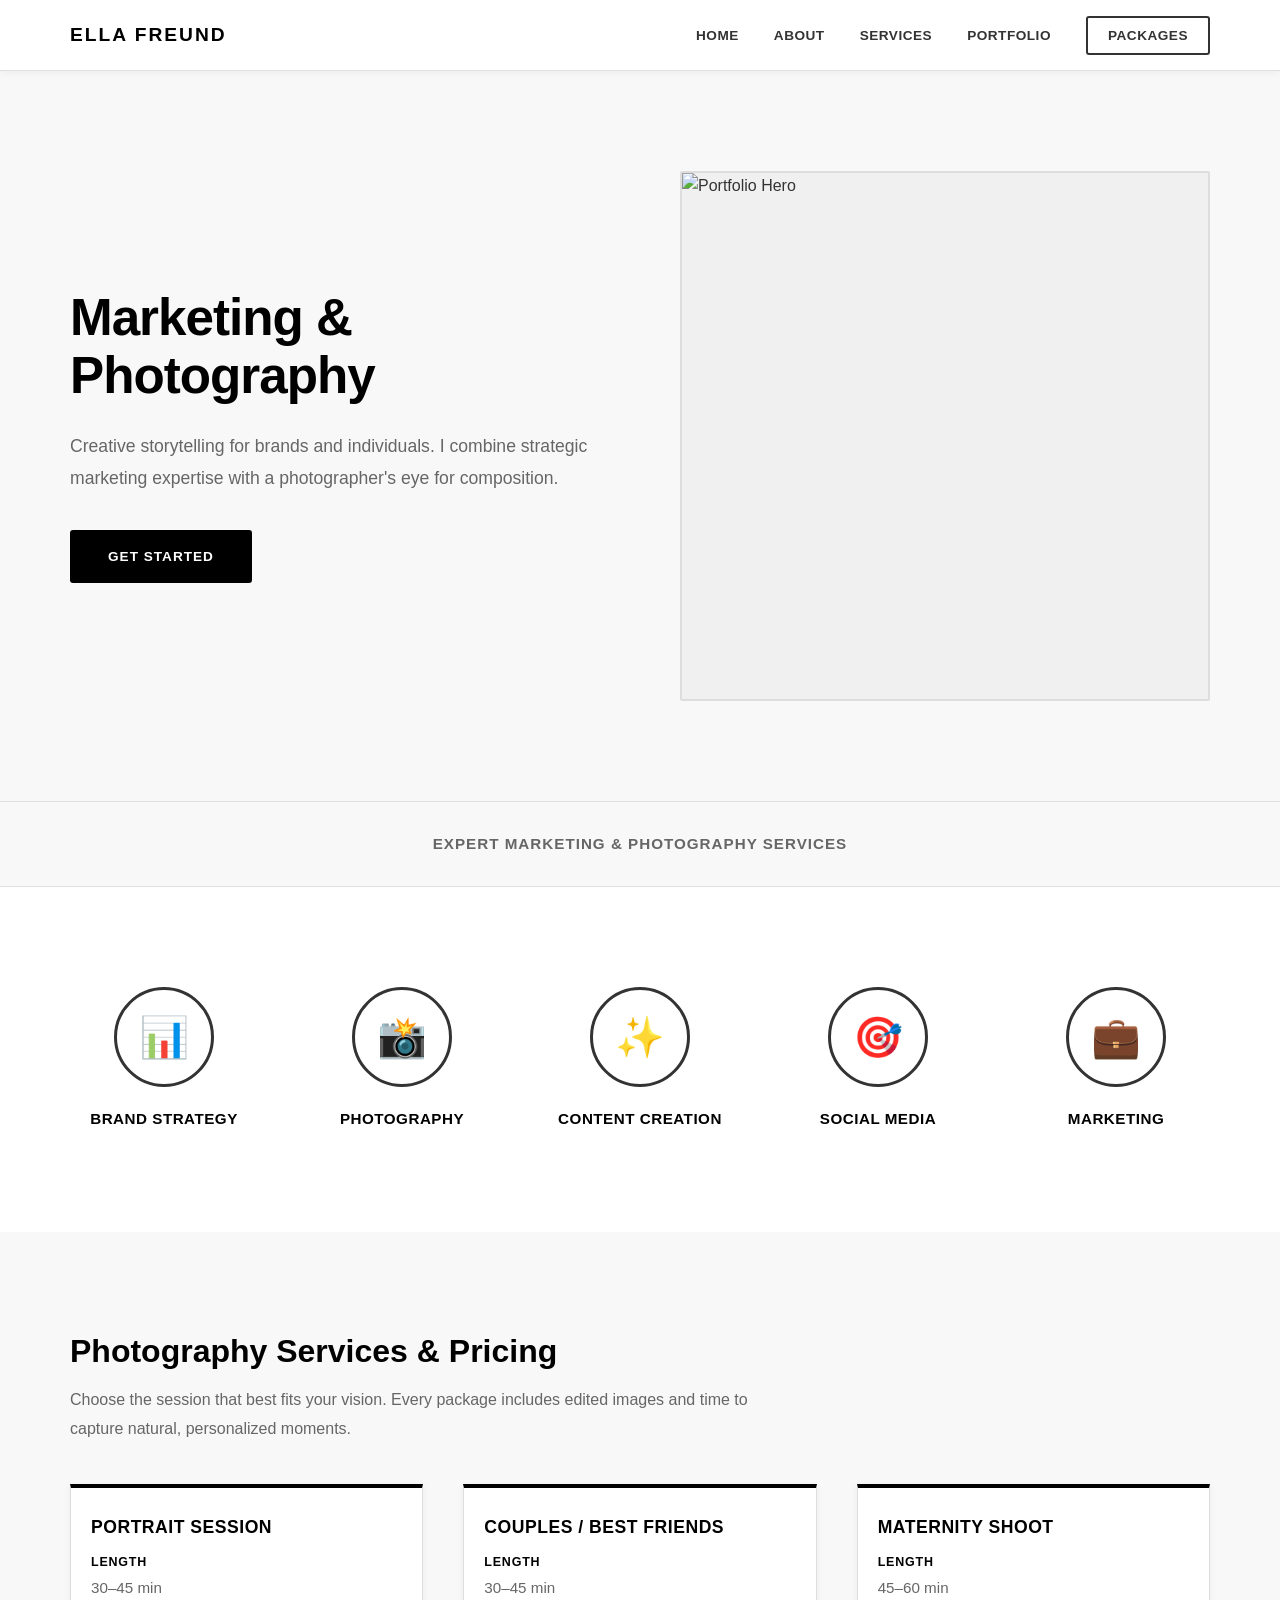
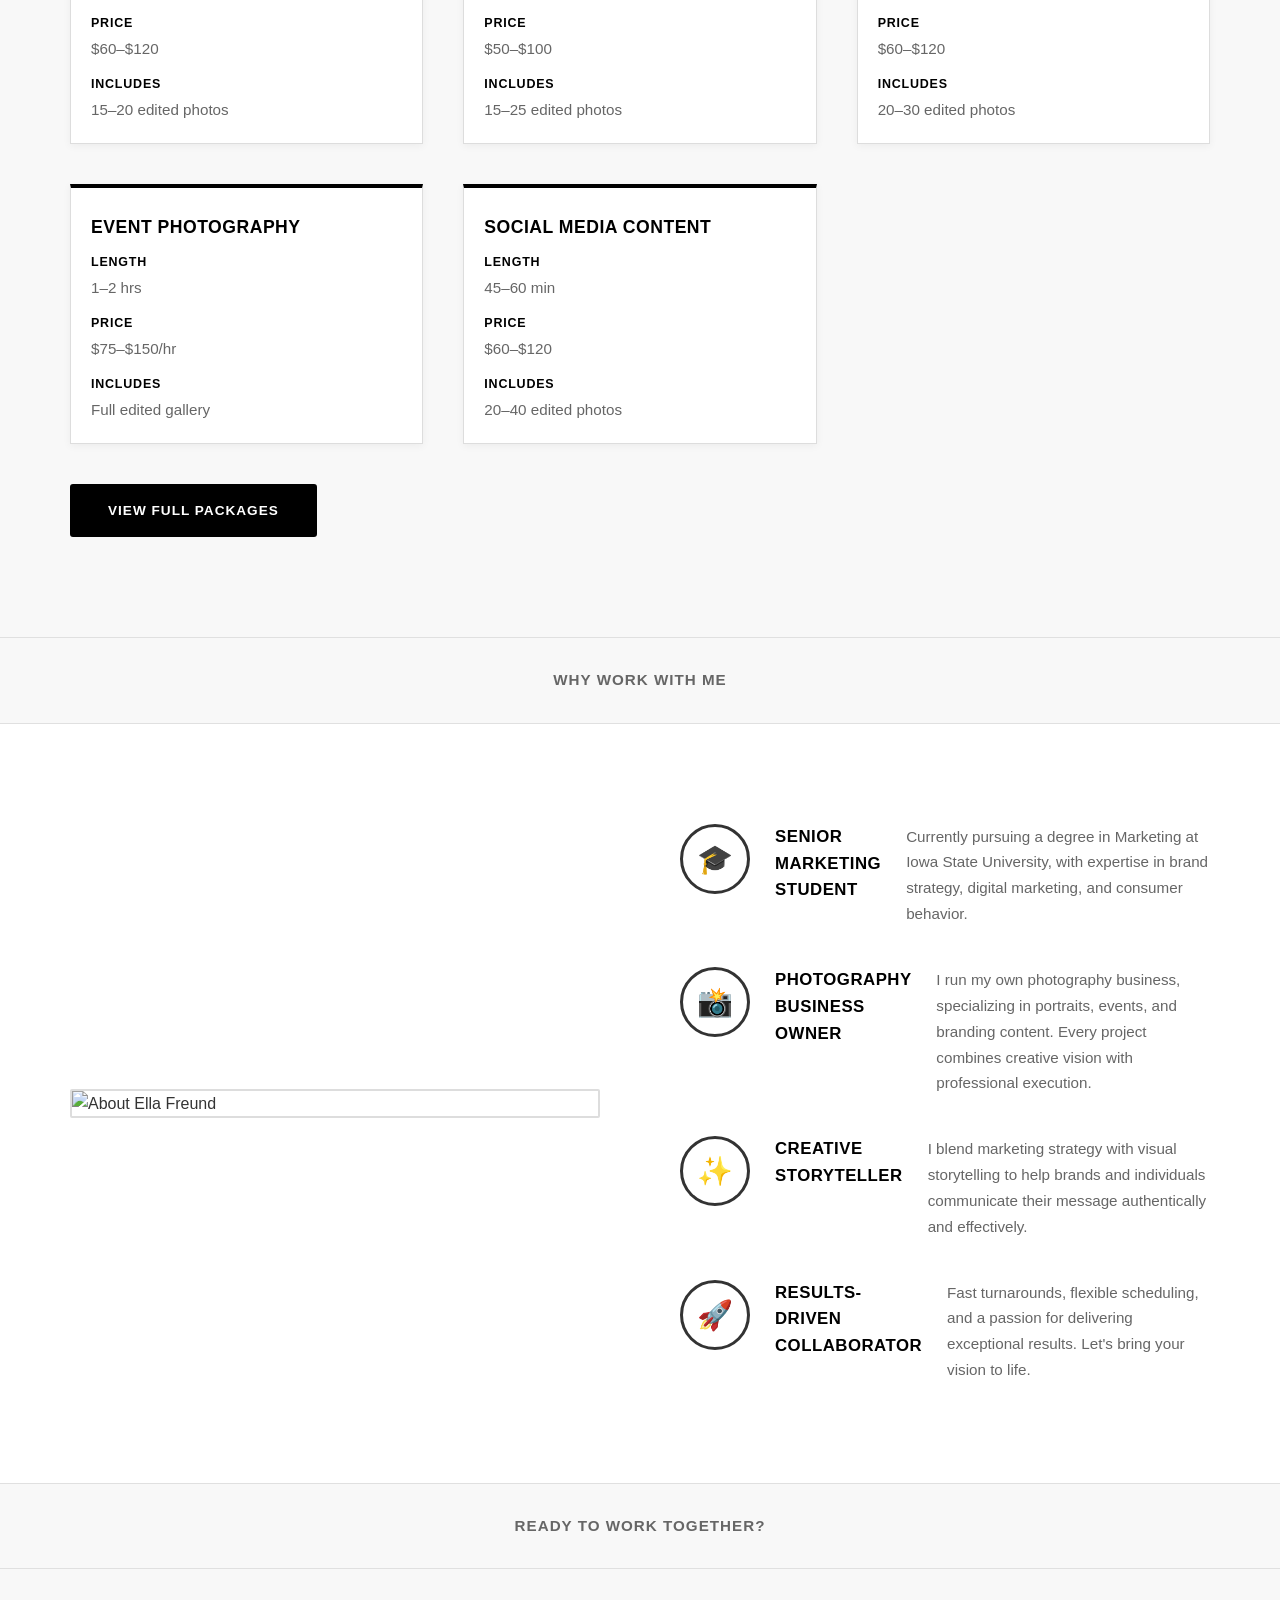
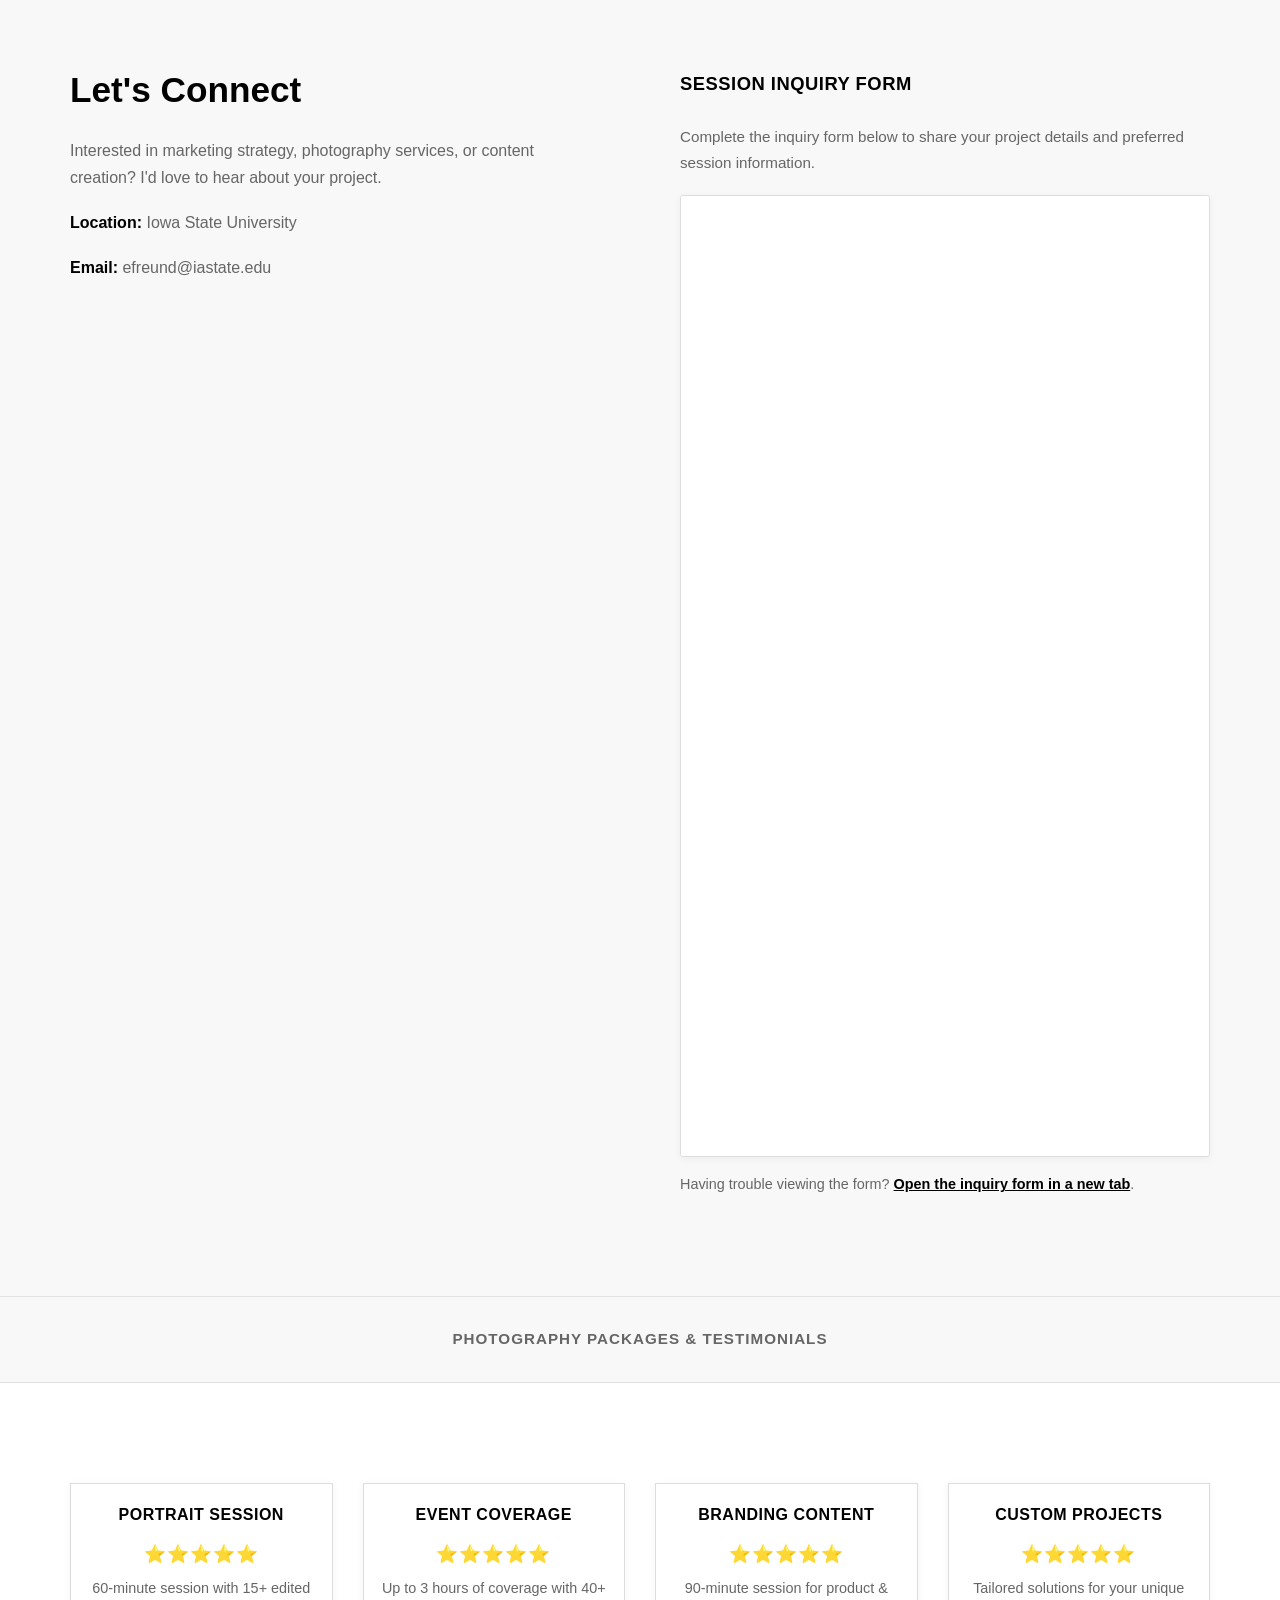
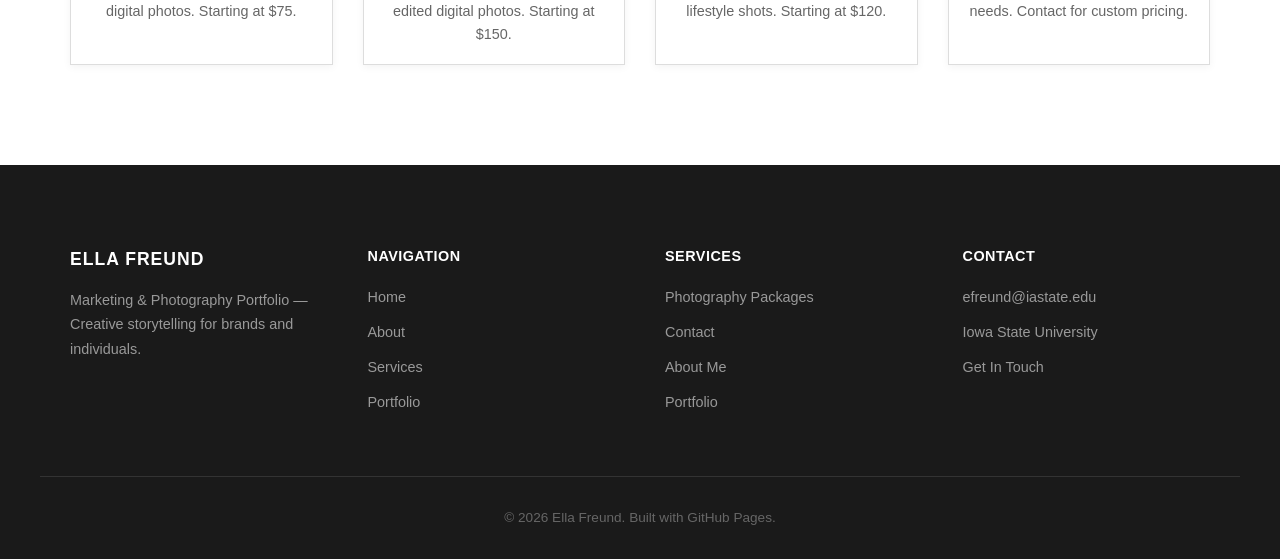
==== commit df048e46: "Embed Google inquiry form Co-authored-by: efreund05 <324593913+efreund05@users.noreply.github.com>" ====
--- a/index.html
+++ b/index.html
@@ -196,13 +196,20 @@
             <p><strong>Email:</strong> efreund@iastate.edu</p>
         </div>
         <div class="contact-form">
-            <h3>Send a Message</h3>
-            <form id="contact-form">
-                <input type="text" placeholder="Your Name" required>
-                <input type="email" placeholder="Your Email" required>
-                <textarea placeholder="Message" rows="4" required></textarea>
-                <button type="submit" class="btn btn-dark">Send Message</button>
-            </form>
+            <h3 id="contact-form-heading">Session Inquiry Form</h3>
+            <p id="contact-form-description" class="contact-form-intro">Complete the inquiry form below to share your project details and preferred session information.</p>
+            <div class="contact-form-embed" aria-labelledby="contact-form-heading" aria-describedby="contact-form-description">
+                <iframe
+                    src="https://docs.google.com/forms/d/e/1FAIpQLSdNZ858kU4jsHSBAEJT9F7eaepjCv1SLg-IusTbsCHtkSTolQ/viewform?embedded=true"
+                    title="Ella Freund session inquiry Google Form"
+                    loading="lazy">
+                    Loading inquiry form…
+                </iframe>
+            </div>
+            <p class="contact-form-fallback">
+                Having trouble viewing the form?
+                <a href="https://docs.google.com/forms/d/e/1FAIpQLSdNZ858kU4jsHSBAEJT9F7eaepjCv1SLg-IusTbsCHtkSTolQ/viewform?usp=publish-editor">Open the inquiry form in a new tab</a>.
+            </p>
         </div>
     </div>
 </section>
--- a/style.css
+++ b/style.css
@@ -460,6 +460,45 @@
   letter-spacing: 0.5px;
 }
 
+.contact-form-intro {
+  color: #666;
+  margin-bottom: 20px;
+  line-height: 1.7;
+  font-size: 0.95rem;
+}
+
+.contact-form-embed {
+  background: #fff;
+  border: 1px solid #ddd;
+  border-radius: 3px;
+  overflow: hidden;
+  box-shadow: 0 2px 8px rgba(0,0,0,0.05);
+}
+
+.contact-form-embed iframe {
+  display: block;
+  width: 100%;
+  min-height: 960px;
+  border: 0;
+  background: #fff;
+}
+
+.contact-form-fallback {
+  margin-top: 16px;
+  color: #666;
+  font-size: 0.9rem;
+  line-height: 1.6;
+}
+
+.contact-form-fallback a {
+  color: #000;
+  font-weight: 700;
+}
+
+.contact-form-fallback a:hover {
+  color: #ff9500;
+}
+
 .contact-form input,
 .contact-form textarea {
   width: 100%;
@@ -928,6 +967,10 @@
     gap: 40px;
   }
 
+  .contact-form-embed iframe {
+    min-height: 900px;
+  }
+
   .secondary-nav-row {
     padding: 12px 20px 16px;
   }
@@ -1025,6 +1068,10 @@
   .about-layout,
   .contact-layout {
     gap: 30px;
+  }
+
+  .contact-form-embed iframe {
+    min-height: 820px;
   }
 
   .divider-section {
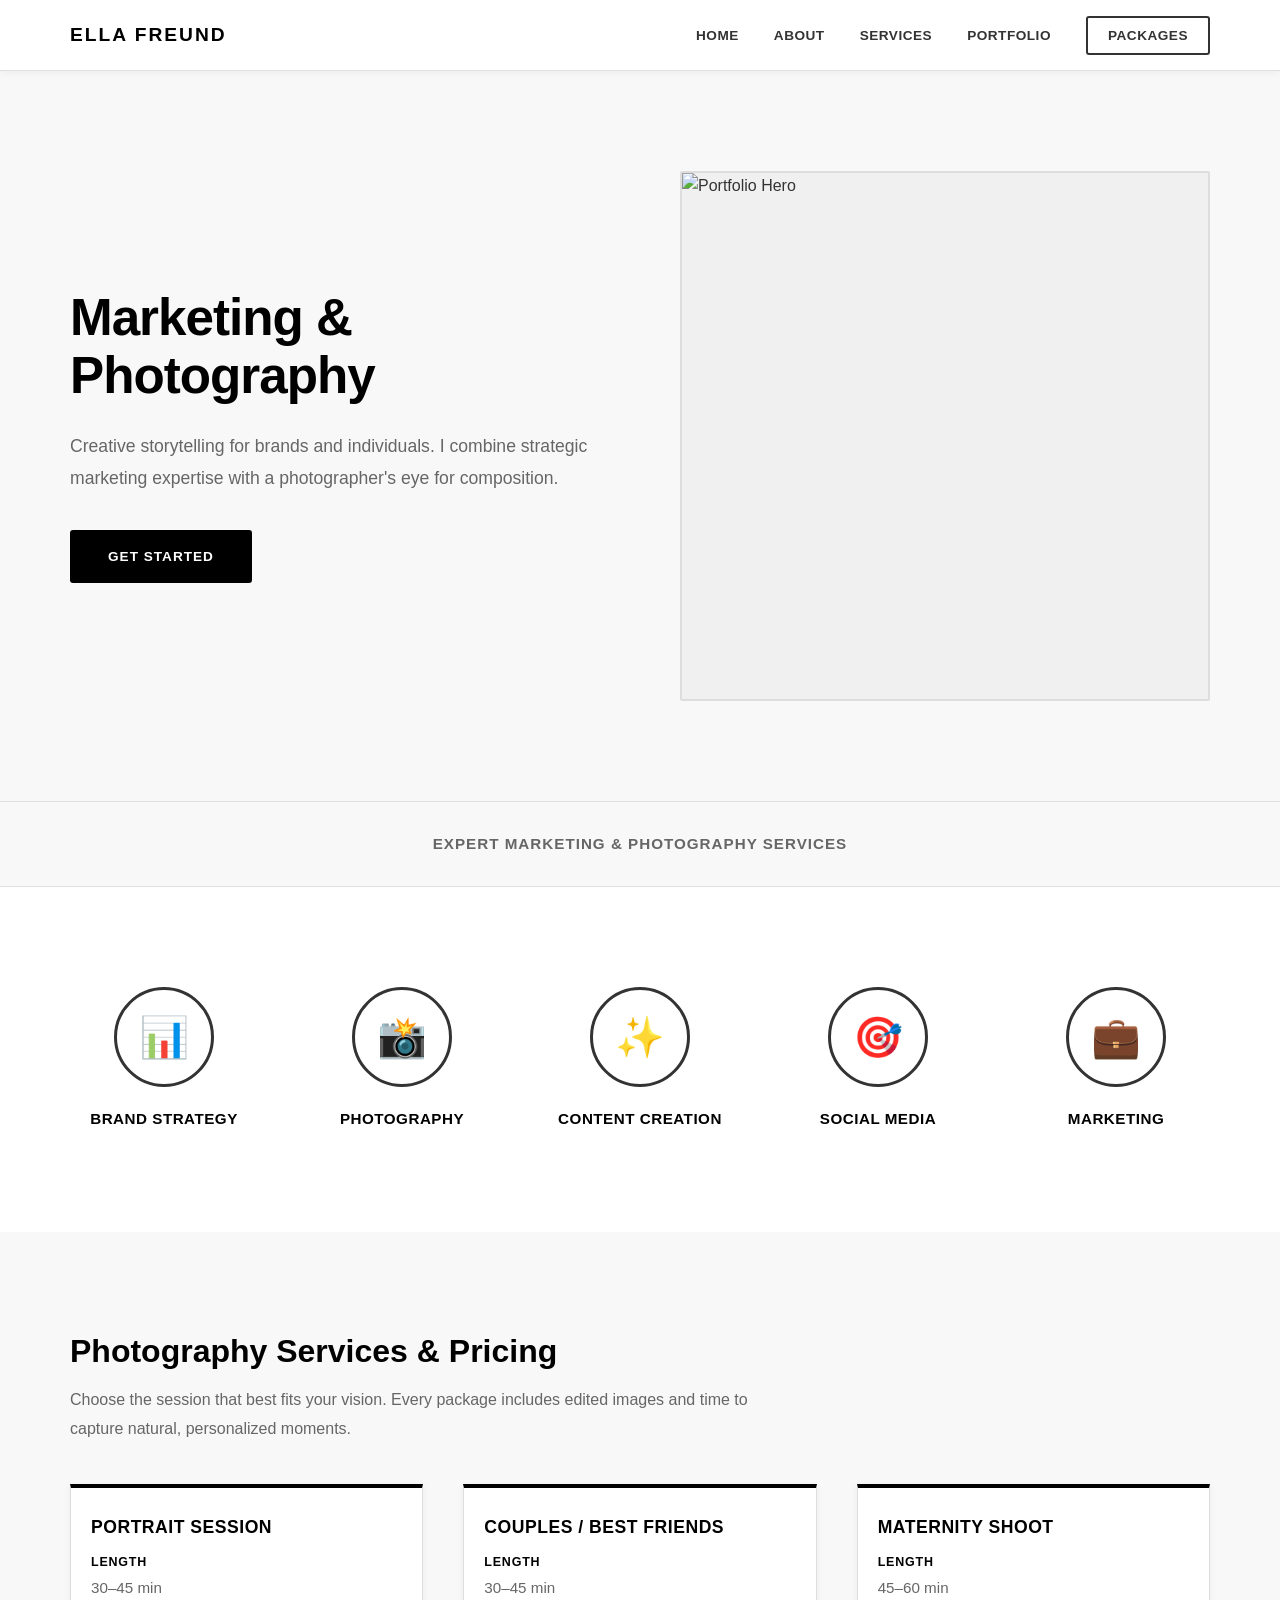
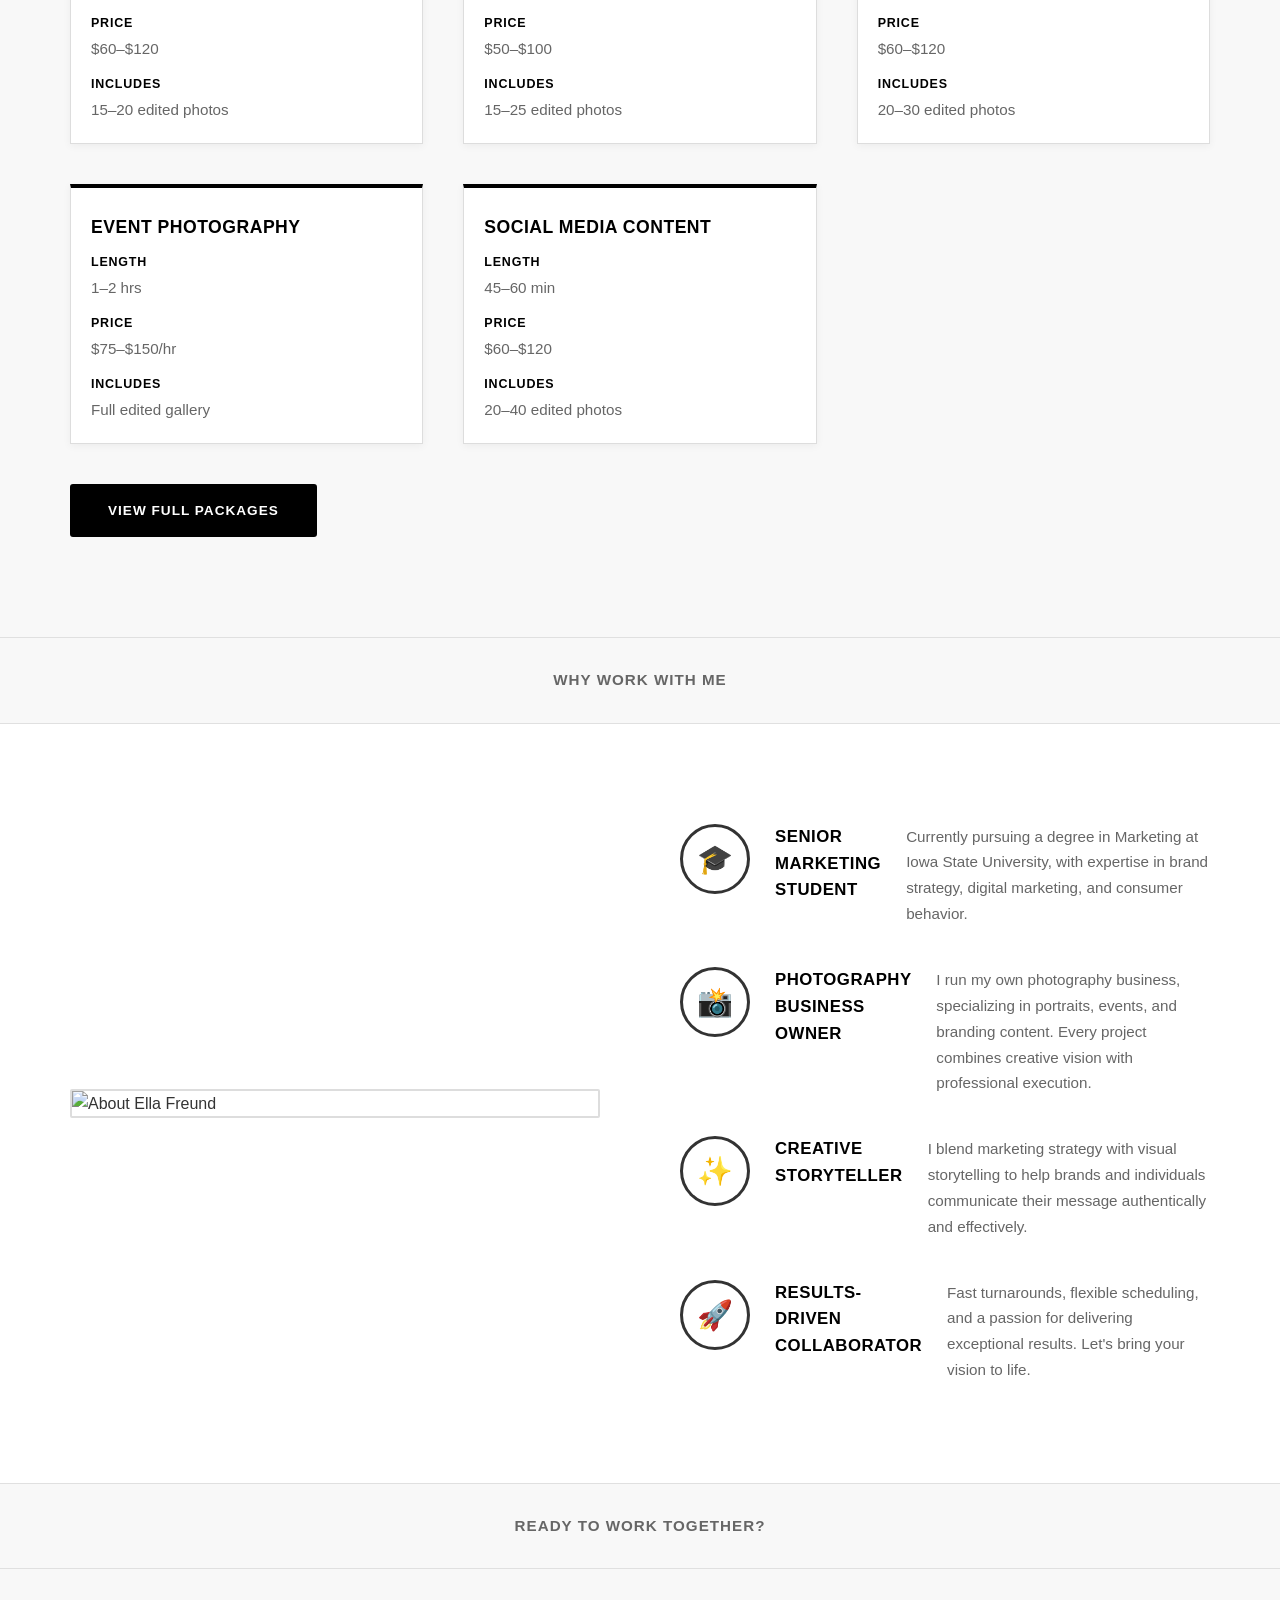
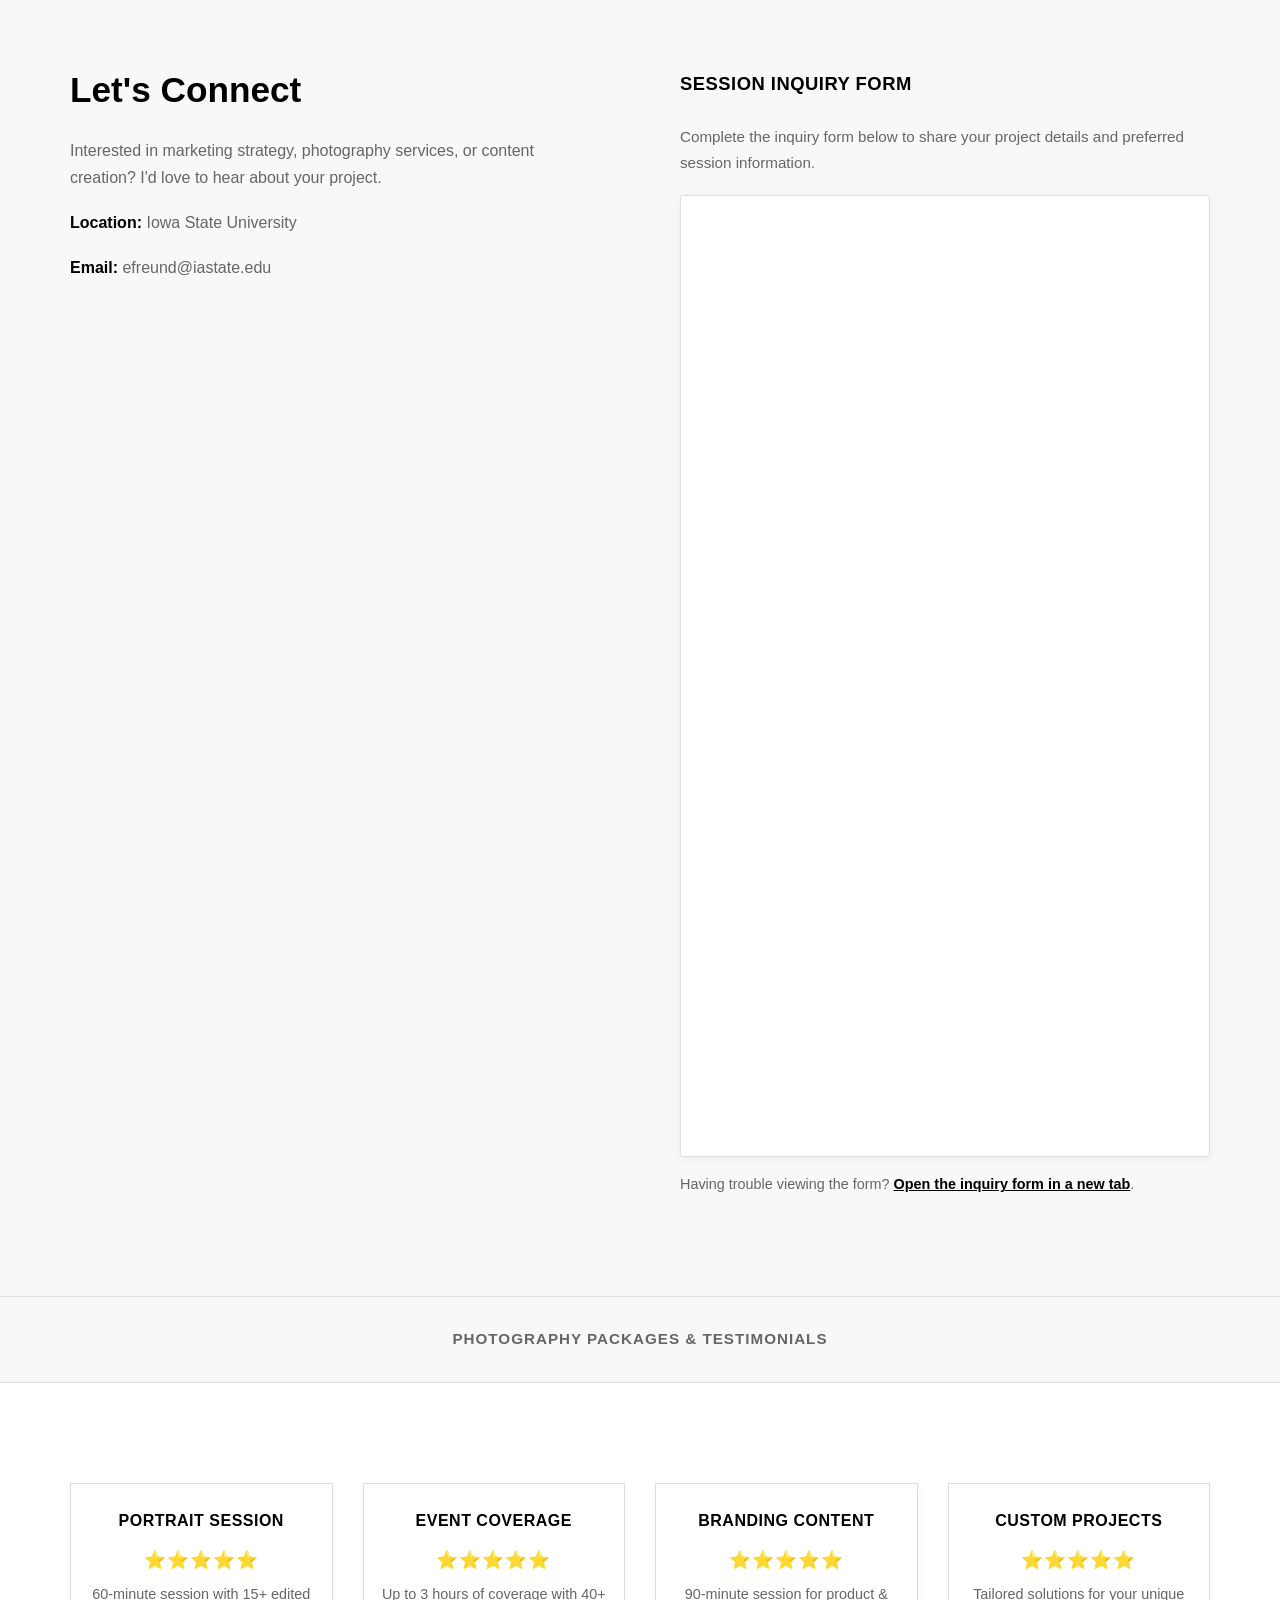
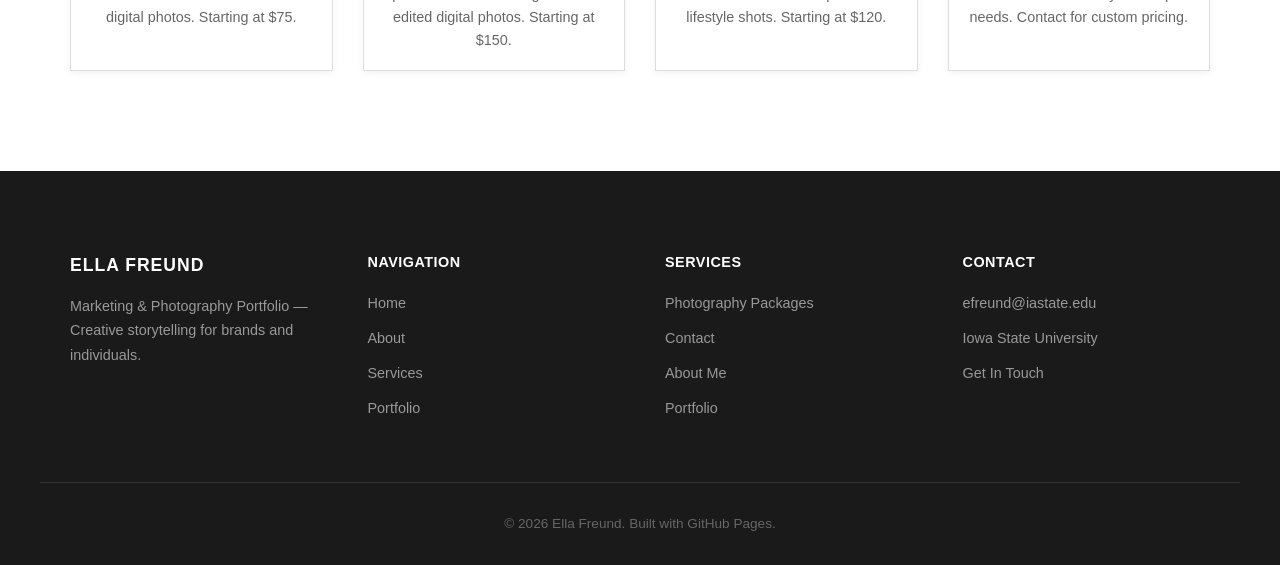
==== commit caf09feb: "Merge 4303defcae5818c2547a6e8a20b08b284c19a026 into ee912507e7c35b77e8aa94ebdcaf02832a708d4a" ====
--- a/index.html
+++ b/index.html
@@ -198,17 +198,18 @@
         <div class="contact-form">
             <h3 id="contact-form-heading">Session Inquiry Form</h3>
             <p id="contact-form-description" class="contact-form-intro">Complete the inquiry form below to share your project details and preferred session information.</p>
-            <div class="contact-form-embed" aria-labelledby="contact-form-heading" aria-describedby="contact-form-description">
+            <p id="contact-form-status" class="sr-only">If the embedded form does not load, use the fallback link below to open the inquiry form in a new tab.</p>
+            <div class="contact-form-embed">
                 <iframe
                     src="https://docs.google.com/forms/d/e/1FAIpQLSdNZ858kU4jsHSBAEJT9F7eaepjCv1SLg-IusTbsCHtkSTolQ/viewform?embedded=true"
                     title="Ella Freund session inquiry Google Form"
-                    loading="lazy">
-                    Loading inquiry form…
-                </iframe>
+                    aria-labelledby="contact-form-heading"
+                    aria-describedby="contact-form-description contact-form-status"
+                    loading="lazy"></iframe>
             </div>
             <p class="contact-form-fallback">
                 Having trouble viewing the form?
-                <a href="https://docs.google.com/forms/d/e/1FAIpQLSdNZ858kU4jsHSBAEJT9F7eaepjCv1SLg-IusTbsCHtkSTolQ/viewform?usp=publish-editor">Open the inquiry form in a new tab</a>.
+                <a href="https://docs.google.com/forms/d/e/1FAIpQLSdNZ858kU4jsHSBAEJT9F7eaepjCv1SLg-IusTbsCHtkSTolQ/viewform" target="_blank" rel="noopener noreferrer">Open the inquiry form in a new tab</a>.
             </p>
         </div>
     </div>
@@ -224,33 +225,21 @@
     <div class="container">
         <div class="portfolio-grid">
             <div class="portfolio-card">
-                <div class="portfolio-image">
-                    <img src="https://files.use.ai/files/chat%2Ffiles%2F83757667c6803e4fdb7fc2b4d45bcbf1f4bc27288c2ec41383d548c76b809ae4%2Fella-photo-1.jpg?v=1789062901077" alt="Portrait Session">
-                </div>
                 <h4>Portrait Session</h4>
                 <div class="rating">⭐⭐⭐⭐⭐</div>
                 <p>60-minute session with 15+ edited digital photos. Starting at $75.</p>
             </div>
             <div class="portfolio-card">
-                <div class="portfolio-image">
-                    <img src="https://files.use.ai/files/chat%2Ffiles%2F4f356b775793bf0d3caf25f7dbbcae038656ec31023c7d5d15b598a64de3bf27%2Fella-photo-2.jpg?v=1789063060296" alt="Event Coverage">
-                </div>
                 <h4>Event Coverage</h4>
                 <div class="rating">⭐⭐⭐⭐⭐</div>
                 <p>Up to 3 hours of coverage with 40+ edited digital photos. Starting at $150.</p>
             </div>
             <div class="portfolio-card">
-                <div class="portfolio-image">
-                    <img src="https://files.use.ai/files/chat%2Ffiles%2F83757667c6803e4fdb7fc2b4d45bcbf1f4bc27288c2ec41383d548c76b809ae4%2Fella-photo-1.jpg?v=1789062901077" alt="Branding Content">
-                </div>
                 <h4>Branding Content</h4>
                 <div class="rating">⭐⭐⭐⭐⭐</div>
                 <p>90-minute session for product & lifestyle shots. Starting at $120.</p>
             </div>
             <div class="portfolio-card">
-                <div class="portfolio-image">
-                    <img src="https://files.use.ai/files/chat%2Ffiles%2F4f356b775793bf0d3caf25f7dbbcae038656ec31023c7d5d15b598a64de3bf27%2Fella-photo-2.jpg?v=1789063060296" alt="Custom Projects">
-                </div>
                 <h4>Custom Projects</h4>
                 <div class="rating">⭐⭐⭐⭐⭐</div>
                 <p>Tailored solutions for your unique needs. Contact for custom pricing.</p>
--- a/style.css
+++ b/style.css
@@ -543,6 +543,7 @@
 
 .portfolio-card {
   text-align: center;
+  background: #fff;
   border: 1px solid #ddd;
   overflow: hidden;
   transition: all 0.3s ease;
@@ -575,7 +576,7 @@
 .portfolio-card h4 {
   font-size: 1rem;
   font-weight: 800;
-  padding: 18px 15px 5px;
+  padding: 24px 15px 5px;
   color: #000;
   text-transform: uppercase;
   letter-spacing: 0.5px;
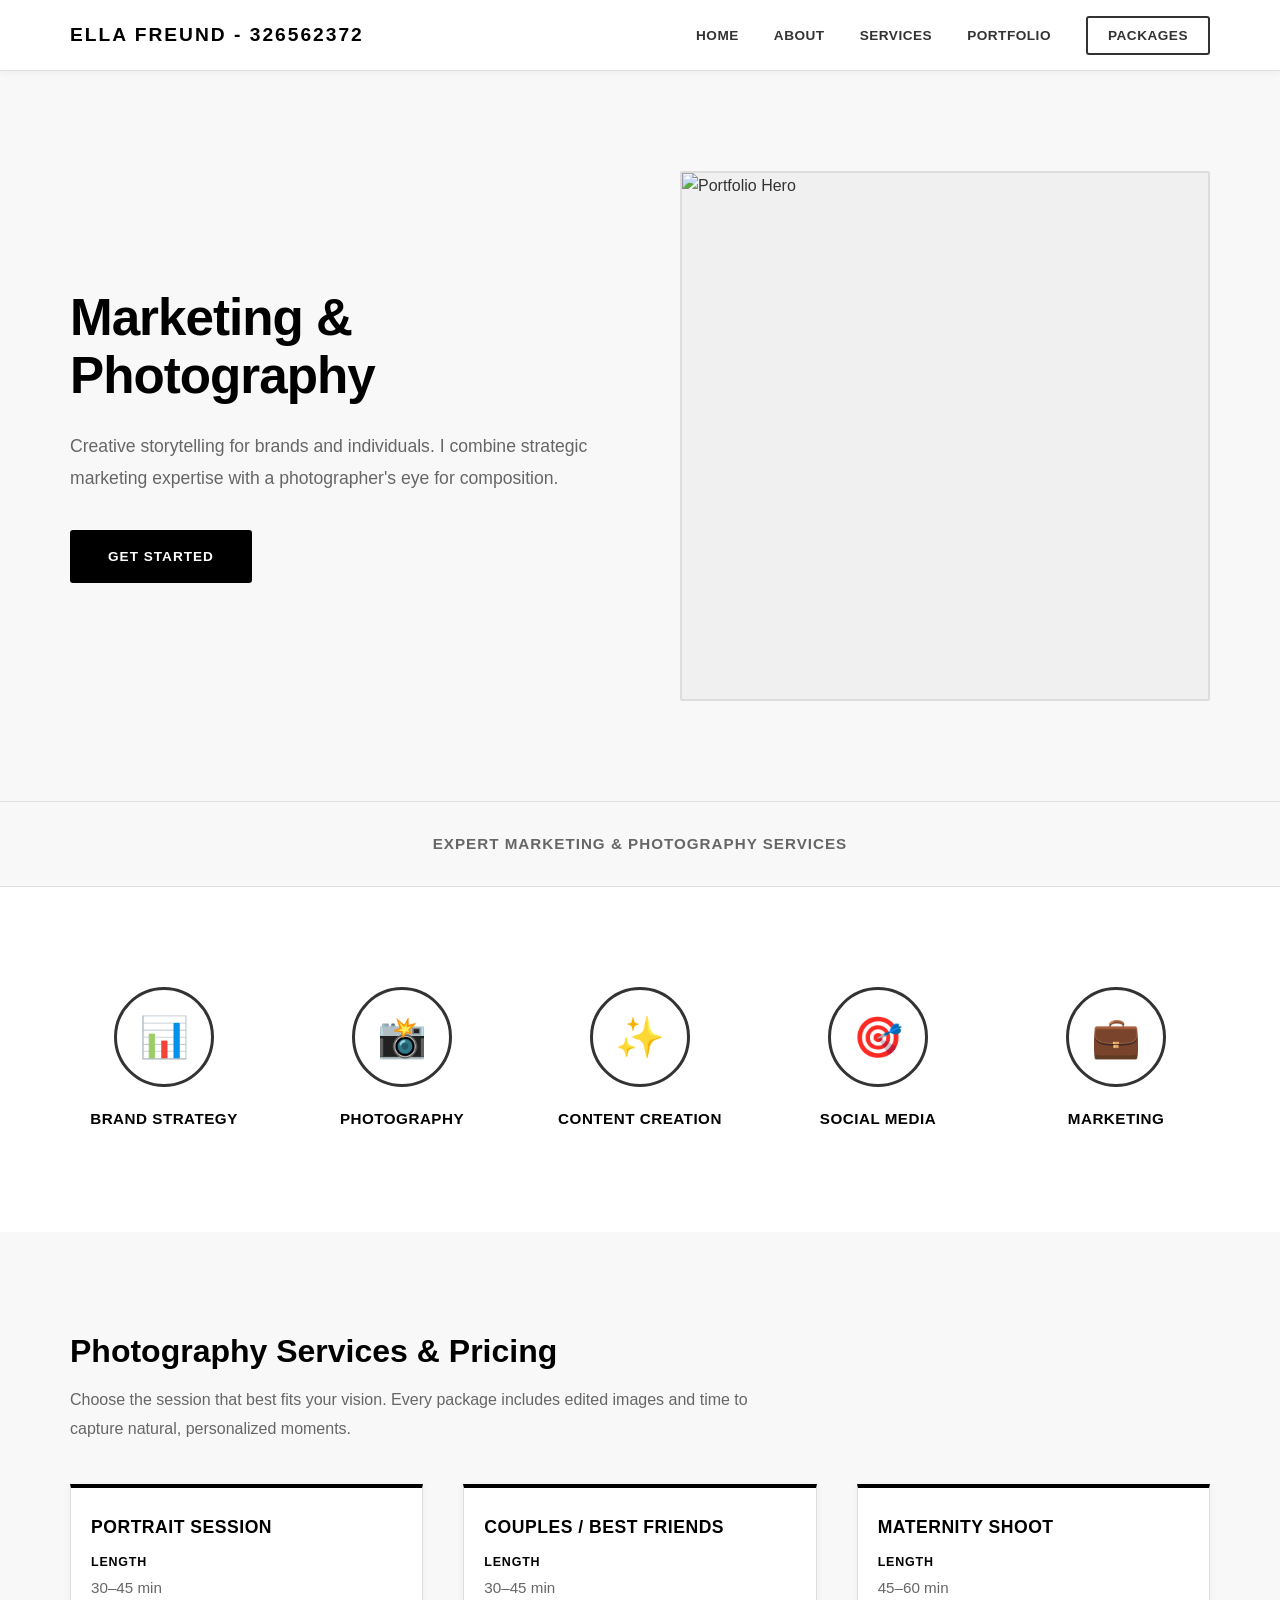
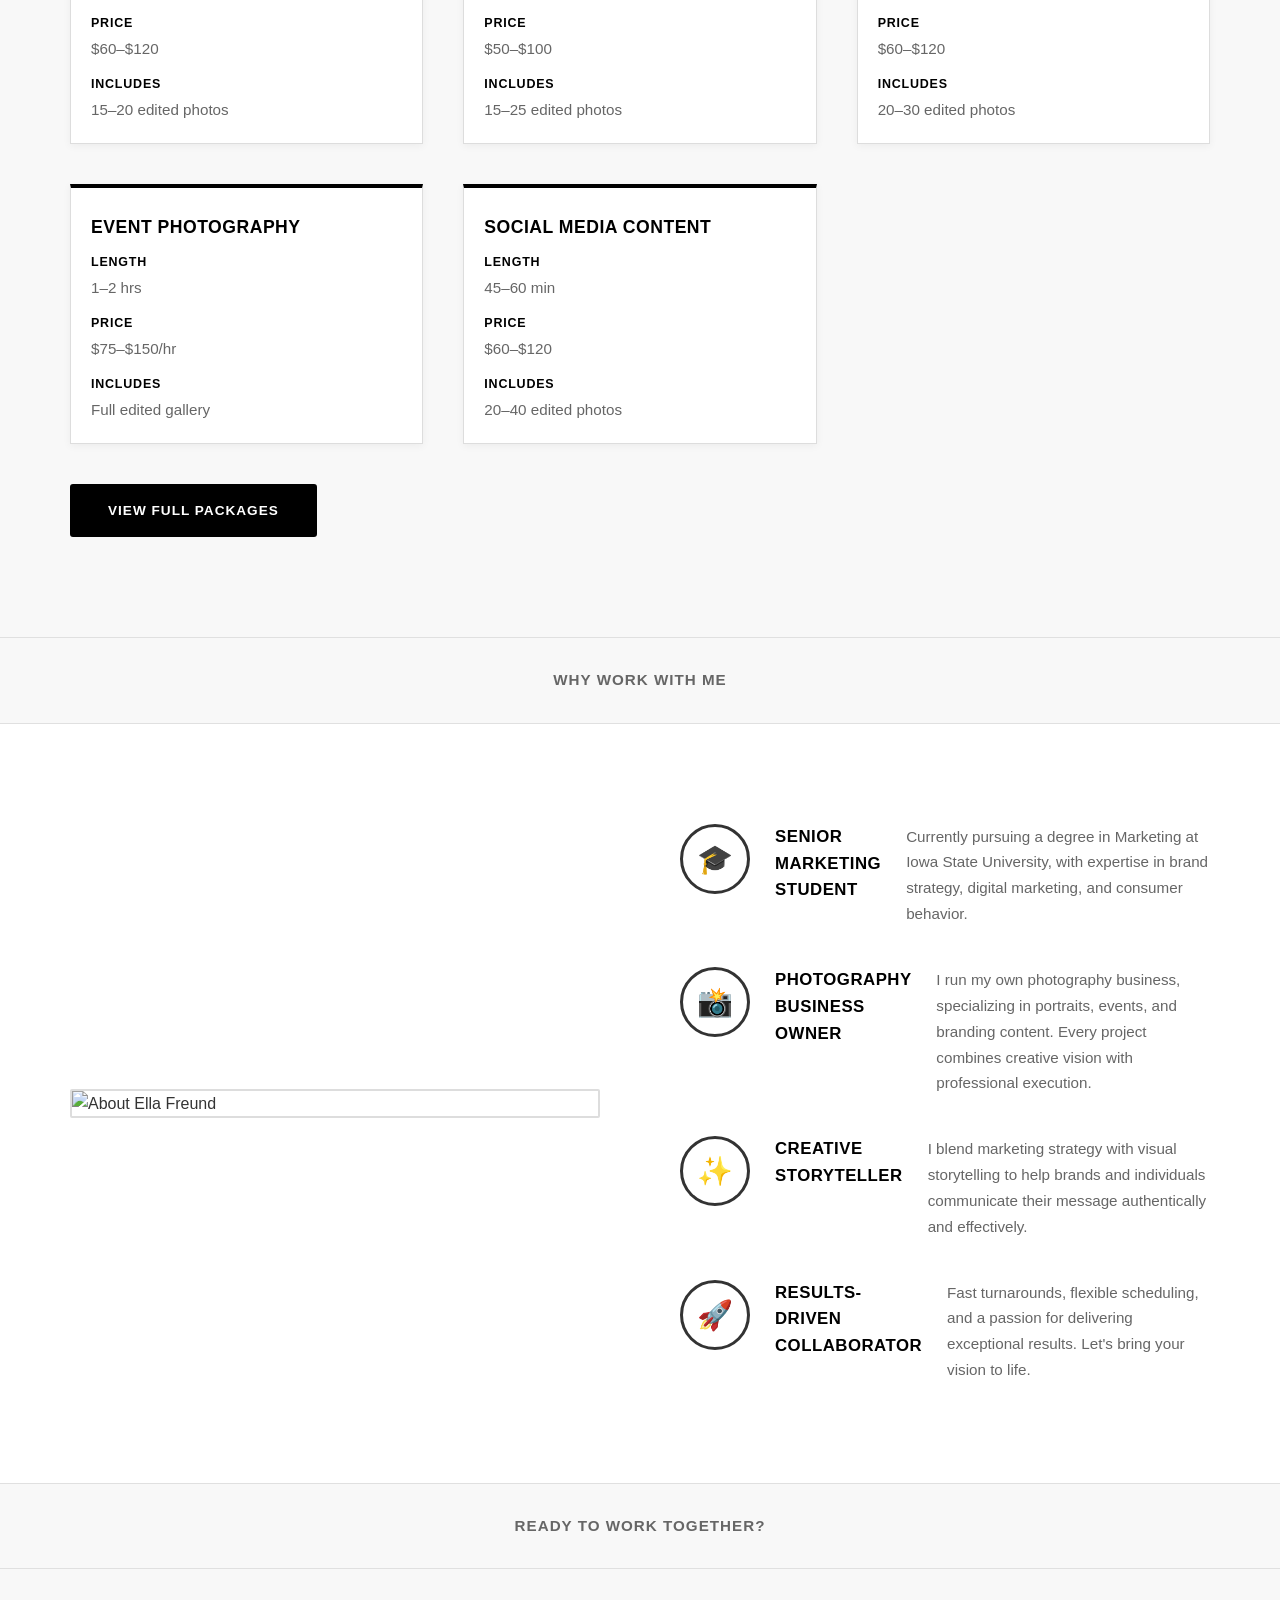
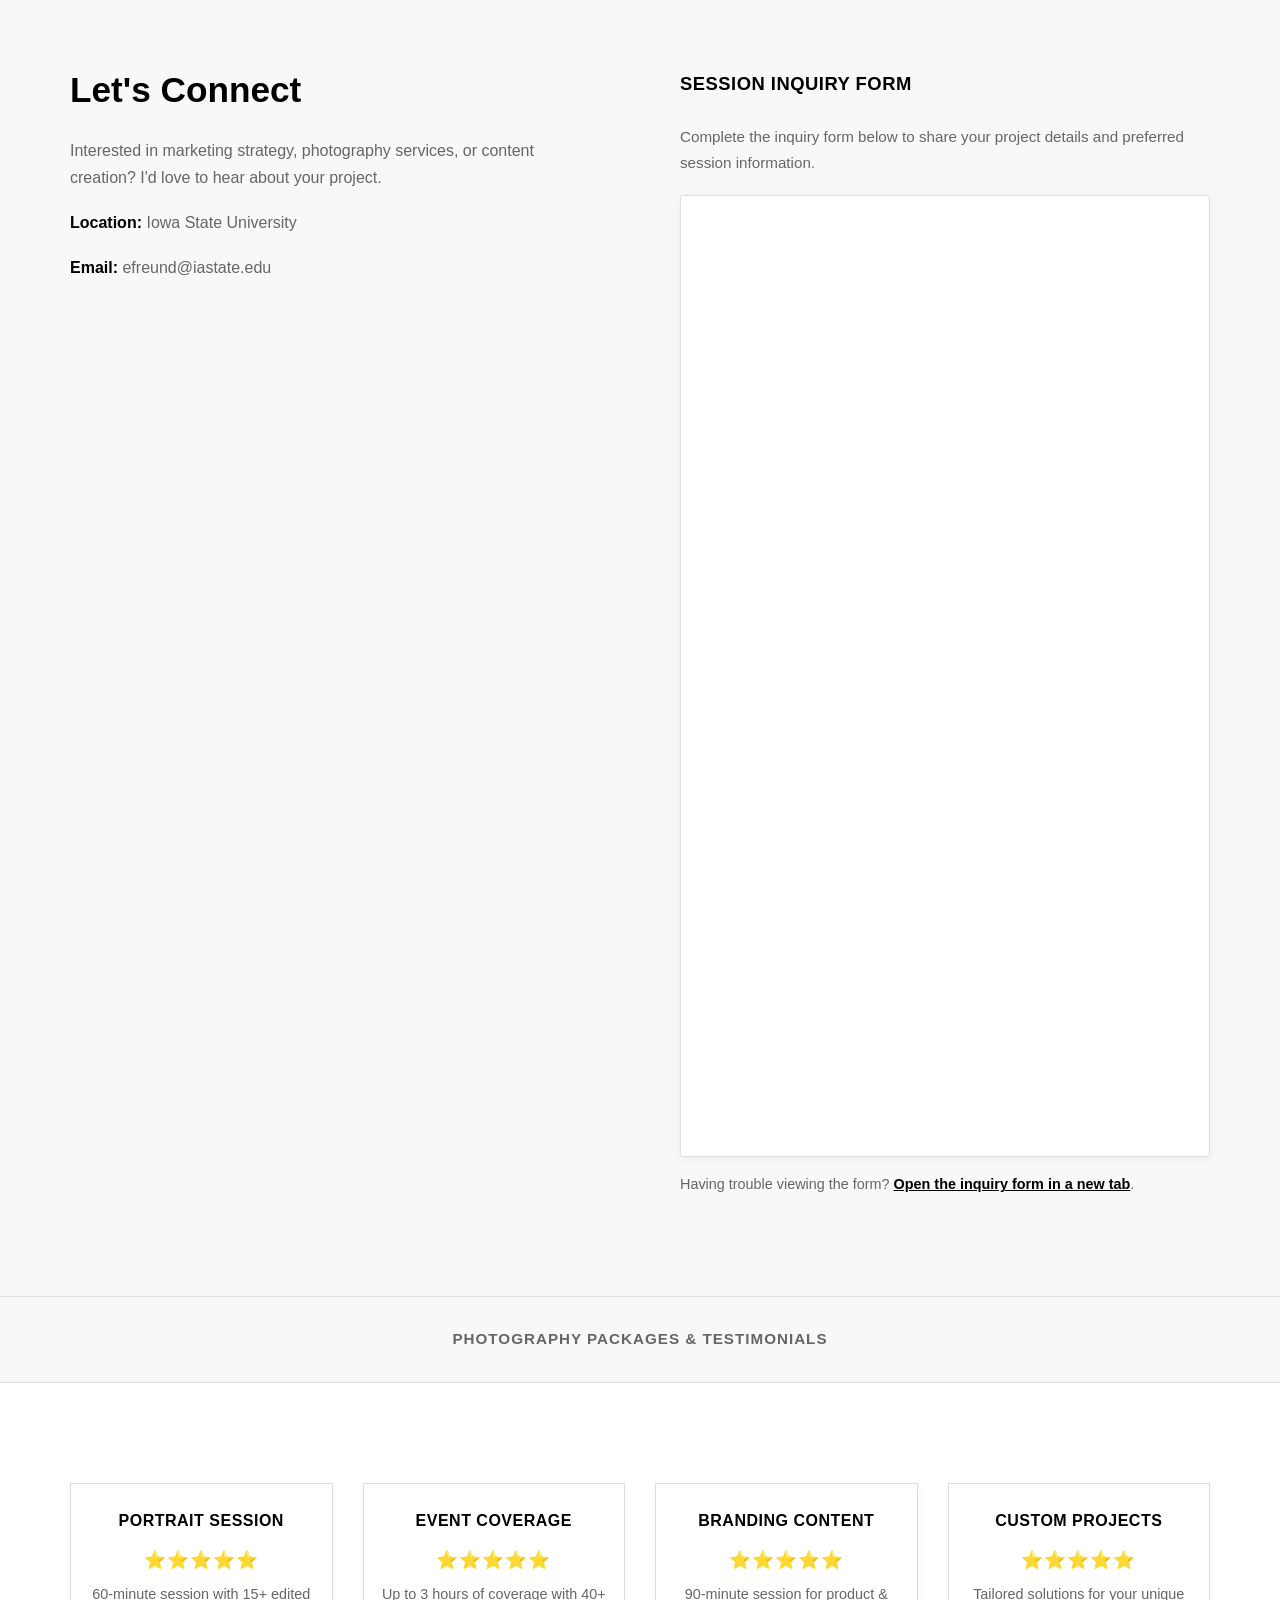
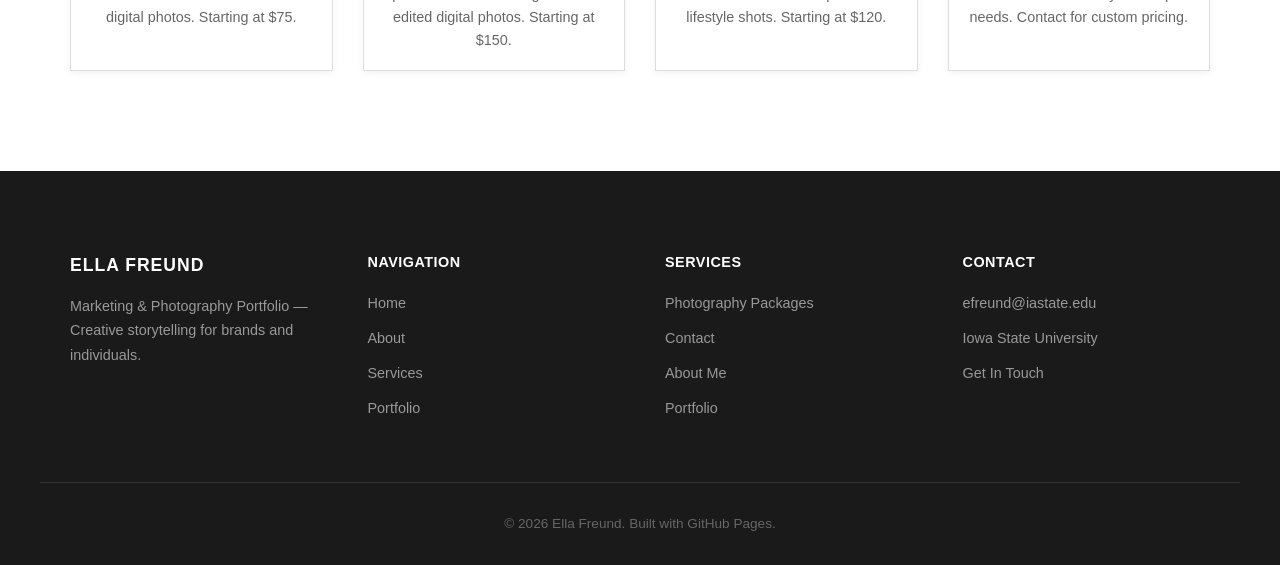
==== commit a3718863: "Merge de967d6d73088e8594be3ed079e783790bb21b8a into ee912507e7c35b77e8aa94ebdcaf02832a708d4a" ====
--- a/index.html
+++ b/index.html
@@ -12,7 +12,7 @@
 <header class="site-header">
     <div class="container header-row">
         <div class="logo">
-            <a href="index.html" class="logo-link">ELLA FREUND</a>
+            <a href="index.html" class="logo-link">ELLA FREUND - 326562372</a>
         </div>
         <nav class="primary-nav">
             <ul>
@@ -225,21 +225,33 @@
     <div class="container">
         <div class="portfolio-grid">
             <div class="portfolio-card">
+                <div class="portfolio-image">
+                    <img src="https://files.use.ai/files/chat%2Ffiles%2F83757667c6803e4fdb7fc2b4d45bcbf1f4bc27288c2ec41383d548c76b809ae4%2Fella-photo-1.jpg?v=1789062901077" alt="Portrait Session">
+                </div>
                 <h4>Portrait Session</h4>
                 <div class="rating">⭐⭐⭐⭐⭐</div>
                 <p>60-minute session with 15+ edited digital photos. Starting at $75.</p>
             </div>
             <div class="portfolio-card">
+                <div class="portfolio-image">
+                    <img src="https://files.use.ai/files/chat%2Ffiles%2F4f356b775793bf0d3caf25f7dbbcae038656ec31023c7d5d15b598a64de3bf27%2Fella-photo-2.jpg?v=1789063060296" alt="Event Coverage">
+                </div>
                 <h4>Event Coverage</h4>
                 <div class="rating">⭐⭐⭐⭐⭐</div>
                 <p>Up to 3 hours of coverage with 40+ edited digital photos. Starting at $150.</p>
             </div>
             <div class="portfolio-card">
+                <div class="portfolio-image">
+                    <img src="https://files.use.ai/files/chat%2Ffiles%2F83757667c6803e4fdb7fc2b4d45bcbf1f4bc27288c2ec41383d548c76b809ae4%2Fella-photo-1.jpg?v=1789062901077" alt="Branding Content">
+                </div>
                 <h4>Branding Content</h4>
                 <div class="rating">⭐⭐⭐⭐⭐</div>
                 <p>90-minute session for product & lifestyle shots. Starting at $120.</p>
             </div>
             <div class="portfolio-card">
+                <div class="portfolio-image">
+                    <img src="https://files.use.ai/files/chat%2Ffiles%2F4f356b775793bf0d3caf25f7dbbcae038656ec31023c7d5d15b598a64de3bf27%2Fella-photo-2.jpg?v=1789063060296" alt="Custom Projects">
+                </div>
                 <h4>Custom Projects</h4>
                 <div class="rating">⭐⭐⭐⭐⭐</div>
                 <p>Tailored solutions for your unique needs. Contact for custom pricing.</p>
